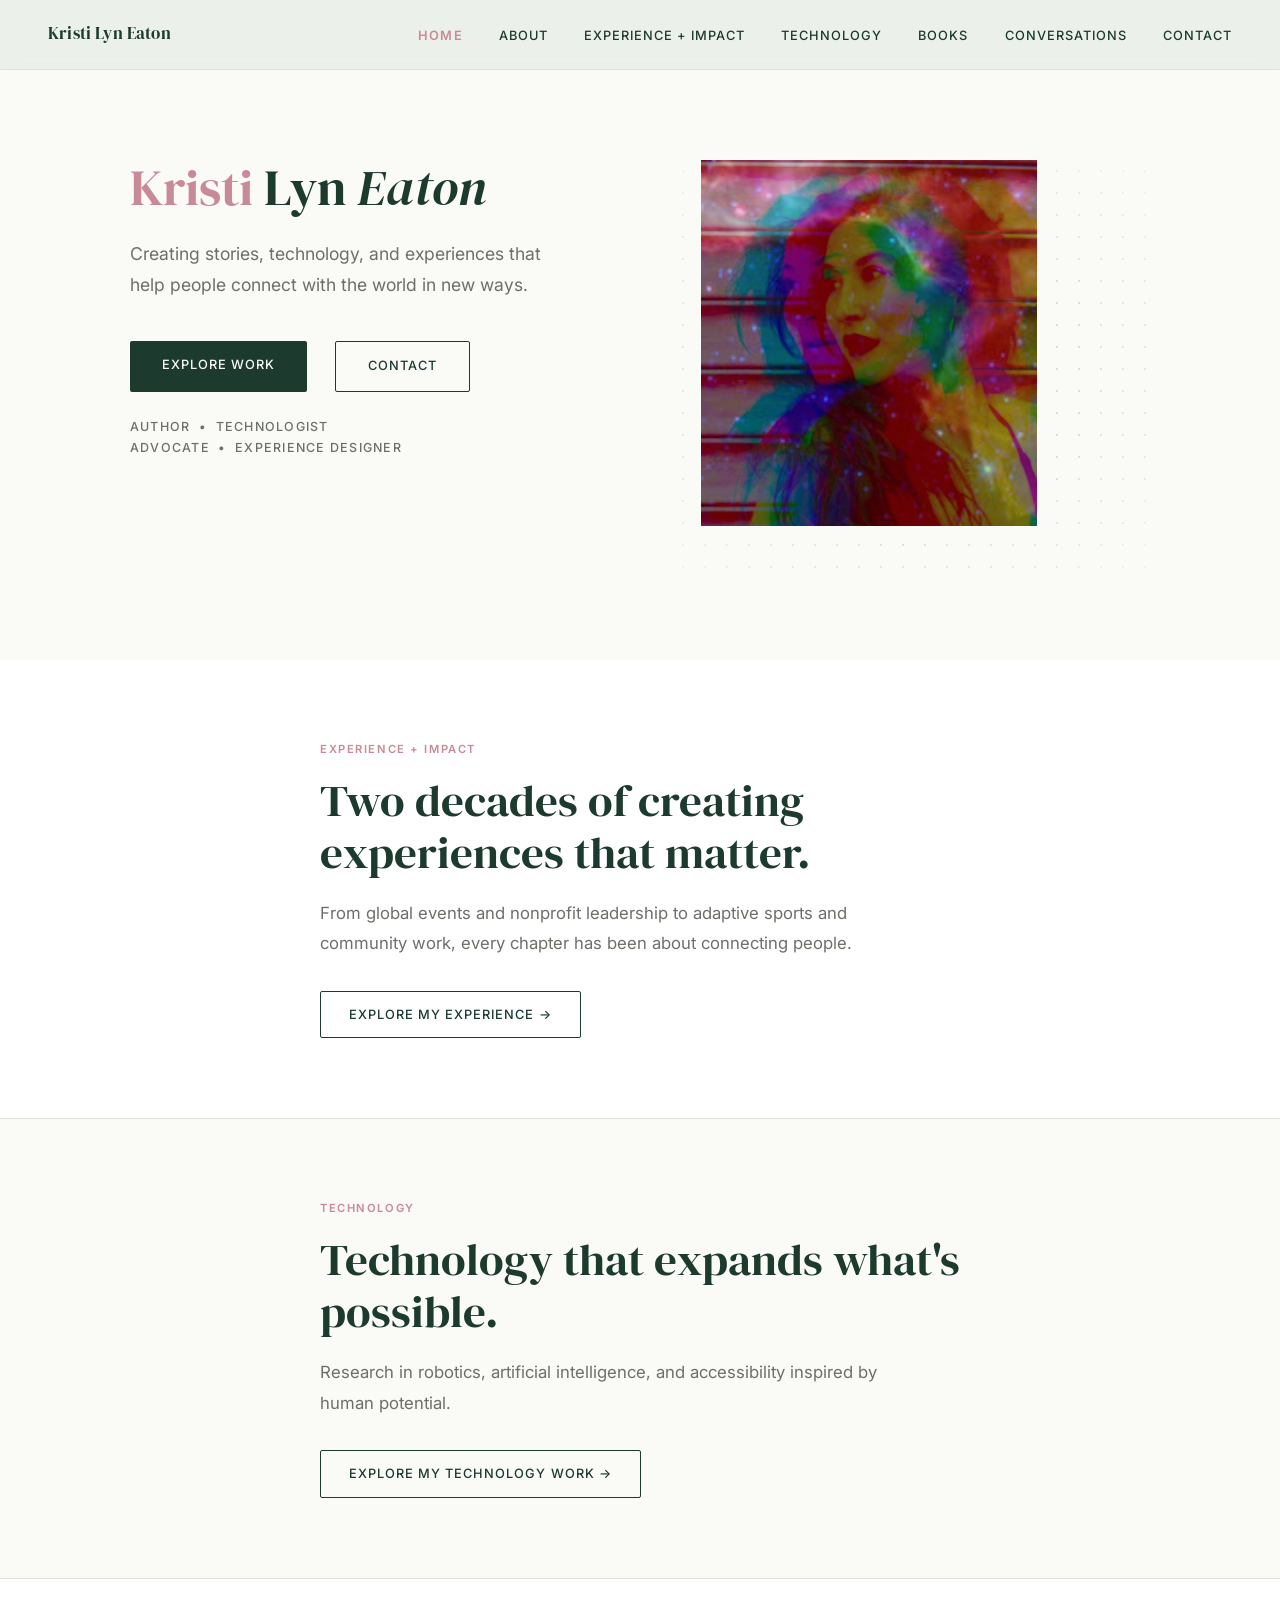
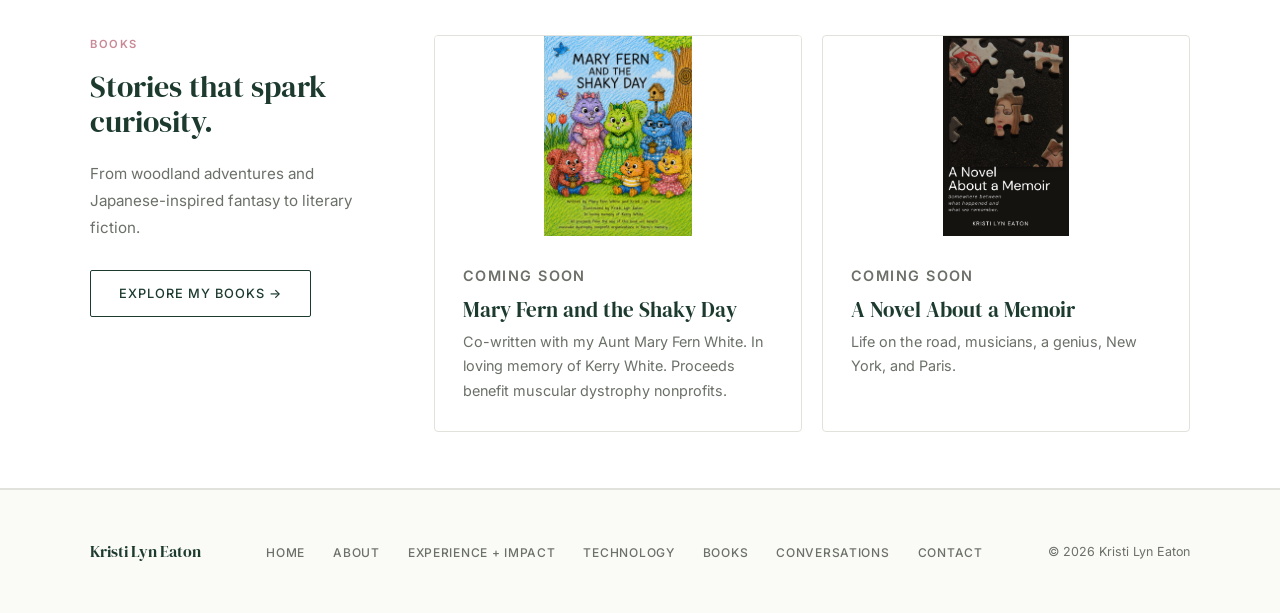
==== index.html @ ac06c7b5 "Switch kle pics / fix home page photo" ====
<!DOCTYPE html>
<html lang="en">
<head>
  <meta charset="UTF-8">
  <meta name="viewport" content="width=device-width, initial-scale=1.0">
  <title>Kristi Lyn Eaton</title>
  <meta name="description" content="Author, technologist, experience designer, and disability advocate creating stories, experiences, and technology that make the world more inclusive.">
  <meta property="og:image" content="https://www.kristilyneaton.com/galaxy_me.png">
  <meta property="og:image:width" content="1200">
  <meta property="og:image:height" content="630">
  <meta property="og:title" content="Kristi Lyn Eaton">
  <meta property="og:description" content="Author, technologist, experience designer, and disability advocate.">
  <meta property="og:url" content="https://www.kristilyneaton.com">
  <link rel="stylesheet" href="style.css">
</head>
<body>

<main>

  <!-- HERO -->
  <div class="hero" style="min-height:auto;">
    <div class="hero-text">
      <h1><span style="color:#C98A97;">Kristi</span> Lyn <em>Eaton</em></h1>
      <p class="hero-tagline">Creating stories, technology, and experiences that help people connect with the world in new ways.</p>
      <div style="display:flex; flex-wrap:wrap; gap:0.75rem; margin-bottom:1.5rem;">
        <a href="impact.html" class="hero-cta">Explore Work</a>
        <a href="contact.html" class="hero-cta-ghost">Contact</a>
      </div>
      <p style="font-size:0.78rem; font-weight:500; letter-spacing:0.1em; text-transform:uppercase; color:var(--mid);">Author &nbsp;•&nbsp; Technologist</p>
      <p style="font-size:0.78rem; font-weight:500; letter-spacing:0.1em; text-transform:uppercase; color:var(--mid);">Advocate &nbsp;•&nbsp; Experience Designer</p>
    </div>

    <div class="hero-visual" style="height:420px; align-items:center; overflow:hidden;">
      <div class="dot-grid"></div>
      <div style="position:relative; width:100%; max-width:420px; height:520px; border-radius:4px; overflow:hidden;">
        <img src="galaxy_me.png" alt="Kristi Lyn Eaton" style="width:80%; height:80%; object-fit:cover; object-position:center top;">
      </div>
    </div>
  </div>

  <!-- EXPERIENCE + IMPACT -->

<section style="background:white;"> 
  <div class="container-narrow"> 
    <span class="eyebrow">Experience + Impact</span> 
  <h2 class="section-title">Two decades of creating experiences that matter.</h2> 
  <p class="section-body">From global events and nonprofit leadership to adaptive sports and community work, every chapter has been about connecting people.</p> 
    <a href="impact.html" class="btn btn-outline" style="margin-top:2rem;">Explore my experience →</a> </div> </section>

<!-- TECHNOLOGY -->

<section> <div class="container-narrow"> 
  <span class="eyebrow">Technology</span> 
  <h2 class="section-title">Technology that expands what's possible.</h2> 
  <p class="section-body">Research in robotics, artificial intelligence, and accessibility inspired by human potential.</p> 
  <a href="technology.html" class="btn btn-outline" style="margin-top:2rem;">Explore my technology work →</a> </div> </section>

  <!-- BOOKS PREVIEW -->
  <div class="preview-strip">
    <div class="preview-strip-inner">
      <div class="preview-strip-label">
        <span class="eyebrow">Books</span>
        <h2 class="section-title" style="font-size:1.9rem;">Stories that spark curiosity.</h2>
        <p class="section-body" style="font-size:0.95rem; margin-top:1rem;">From woodland adventures and Japanese-inspired fantasy to literary fiction.</p>
        <a href="books.html" class="btn btn-outline" style="margin-top:1.75rem;">Explore my books →</a>
      </div>
      <div class="book-grid" style="margin-top:0; grid-template-columns: repeat(auto-fit, minmax(200px,1fr)); gap:1.25rem;">
        <div class="book-card">
          <div class="book-cover" style="padding:0; overflow:hidden;">
            <img src="Mary_Fern_Cover_image.png" alt="Mary Fern and the Shaky Day cover" style="width:100%; height:100%; object-fit:contain; object-position:center; background:#fff;">
          </div>
          <div class="book-info">
            <p class="book-status">Coming soon</p>
            <h3>Mary Fern and the Shaky Day</h3>
            <p>Co-written with my Aunt Mary Fern White. In loving memory of Kerry White. Proceeds benefit muscular dystrophy nonprofits.</p>
          </div>
        </div>
        <div class="book-card">
          <div class="book-cover" style="padding:0; overflow:hidden;">
            <img src="A_Novel.png" alt="A Novel About a Memoir cover" style="width:100%; height:100%; object-fit:contain; object-position:top;">
          </div>
          <div class="book-info">
            <p class="book-status">Coming Soon</p>
            <h3>A Novel About a Memoir</h3>
            <p>Life on the road, musicians, a genius, New York, and Paris.</p>
          </div>
        </div>
      </div>
    </div>
  </div>

</main>

<script src="shared.js"></script>
</body>
</html>
---- style.css ----
@import url('https://fonts.googleapis.com/css2?family=DM+Serif+Display:ital@0;1&family=Inter:wght@300;400;500;600&display=swap');

*, *::before, *::after { box-sizing: border-box; margin: 0; padding: 0; }

:root {
  --cream:    #FAFAF7;
  --forest:   #1C3A2E;
  --terra:    #C98A97;
  --sage:     #8FAF8A;
  --ink:      #141414;
  --mid:      #6B7068;
  --border:   #E2E2DC;
  --serif:    'DM Serif Display', Georgia, serif;
  --sans:     'Inter', system-ui, sans-serif;
}

html { scroll-behavior: smooth; overscroll-behavior: none; }

body {
  background: var(--cream);
  color: var(--ink);
  font-family: var(--sans);
  font-size: 16px;
  line-height: 1.7;
  -webkit-font-smoothing: antialiased;
  padding-top: 5rem;
  overscroll-behavior: none;
}

/* ── NAV ── */
nav {
  position: fixed;
  top: 0; left: 0; right: 0;
  z-index: 100;
  display: flex;
  align-items: center;
  justify-content: space-between;
  padding: 1.25rem 3rem;
  background: rgba(143,175,138,0.12);
  backdrop-filter: blur(8px);
  border-bottom: 1px solid var(--border);
}

.nav-logo {
  font-family: var(--serif);
  font-size: 1.05rem;
  color: var(--forest);
  text-decoration: none;
  letter-spacing: 0.01em;
}

.nav-links {
  display: flex;
  gap: 2.25rem;
  list-style: none;
}

.nav-links a {
  font-size: 0.8rem;
  font-weight: 500;
  letter-spacing: 0.08em;
  text-transform: uppercase;
  color: var(--forest);
  text-decoration: none;
  transition: color 0.2s;
}

.nav-links a:hover,
.nav-links a.active { color: var(--terra); font-weight: 600; }

/* ── LAYOUT ── */
main { padding-top: 0; }

.container {
  max-width: 1100px;
  margin: 0 auto;
  padding: 0 2.5rem;
}

.container-narrow {
  max-width: 720px;
  margin: 0 auto;
  padding: 0 2.5rem;
}

section { padding: 5rem 0; }
section + section { border-top: 1px solid var(--border); }

/* ── TYPE ── */
h1, h2, h3, h4 { font-family: var(--serif); font-weight: 400; line-height: 1.15; }

.eyebrow {
  font-size: 0.7rem;
  font-weight: 600;
  letter-spacing: 0.14em;
  text-transform: uppercase;
  color: var(--terra);
  margin-bottom: 1rem;
  display: block;
}

.section-title {
  font-size: clamp(2rem, 4vw, 2.8rem);
  color: var(--forest);
  margin-bottom: 1.25rem;
}

.section-body {
  font-size: 1.05rem;
  color: var(--mid);
  max-width: 580px;
  line-height: 1.8;
}

/* ── HERO ── */
.hero {
  min-height: calc(100vh - 5rem);
  display: grid;
  grid-template-columns: 1fr 1fr;
  align-items: start;
  gap: 4rem;
  padding: 5rem 2.5rem;
  max-width: 1100px;
  margin: 0 auto;
  border-top: none;
}

.hero-text { padding-top: 0; }

.hero-roles {
  display: flex;
  flex-wrap: wrap;
  gap: 0.4rem;
  margin-bottom: 1.75rem;
}

.role-pill {
  font-size: 0.7rem;
  font-weight: 500;
  letter-spacing: 0.08em;
  text-transform: uppercase;
  padding: 0.35rem 0.85rem;
  border: 1px solid var(--forest);
  color: var(--forest);
  border-radius: 100px;
}

.hero h1 {
  font-size: clamp(2rem, 4vw, 3.5rem);
  color: var(--forest);
  margin-bottom: 1.5rem;
  line-height: 1.08;
}

.hero h1 em {
  font-style: italic;
  color: var(--forest);
  white-space: nowrap;
}

.hero-tagline {
  font-size: 1.1rem;
  color: var(--mid);
  max-width: 440px;
  line-height: 1.75;
  margin-bottom: 2.5rem;
}

.hero-cta {
  display: inline-block;
  background: var(--forest);
  color: var(--cream);
  font-size: 0.8rem;
  font-weight: 500;
  letter-spacing: 0.08em;
  text-transform: uppercase;
  padding: 0.85rem 2rem;
  text-decoration: none;
  transition: background 0.2s;
  border-radius: 2px;
}

.hero-cta:hover { background: #2a5041; }

.hero-cta-ghost {
  display: inline-block;
  color: var(--forest);
  font-size: 0.8rem;
  font-weight: 500;
  letter-spacing: 0.08em;
  text-transform: uppercase;
  padding: 0.85rem 2rem;
  text-decoration: none;
  border: 1px solid var(--forest);
  margin-left: 1rem;
  transition: all 0.2s;
  border-radius: 2px;
}

.hero-cta-ghost:hover { background: var(--forest); color: var(--cream); }

/* dot grid visual */
.hero-visual {
  position: relative;
  height: 520px;
  display: flex;
  align-items: center;
  justify-content: center;
}

.dot-grid {
  position: absolute;
  inset: 0;
  background-image: radial-gradient(circle, var(--sage) 1px, transparent 1px);
  background-size: 22px 22px;
  opacity: 0.35;
  mask-image: radial-gradient(ellipse 80% 80% at 50% 50%, black 40%, transparent 100%);
}

.hero-card {
  position: relative;
  background: white;
  border: 1px solid var(--border);
  border-radius: 4px;
  padding: 2.5rem;
  width: 100%;
  max-width: 360px;
  align-self: center;
  margin-top: 4rem; 
}

.hero-card-label {
  font-size: 0.65rem;
  font-weight: 600;
  letter-spacing: 0.12em;
  text-transform: uppercase;
  color: var(--terra);
  margin-bottom: 1.25rem;
}

.hero-stat {
  margin-bottom: 1.5rem;
}

.hero-stat-num {
  font-family: var(--serif);
  font-size: 2.5rem;
  color: var(--forest);
  line-height: 1;
}

.hero-stat-label {
  font-size: 0.8rem;
  color: var(--mid);
  margin-top: 0.2rem;
}

.hero-divider {
  height: 1px;
  background: var(--border);
  margin: 1.5rem 0;
}

.hero-tag-list {
  display: flex;
  flex-wrap: wrap;
  gap: 0.4rem;
}

.hero-tag {
  font-size: 0.7rem;
  background: #EEF2EE;
  color: var(--forest);
  padding: 0.3rem 0.7rem;
  border-radius: 2px;
}

/* ── BUTTONS ── */
.btn {
  display: inline-block;
  font-size: 0.8rem;
  font-weight: 500;
  letter-spacing: 0.08em;
  text-transform: uppercase;
  padding: 0.75rem 1.75rem;
  text-decoration: none;
  border-radius: 2px;
  transition: all 0.2s;
  cursor: pointer;
  border: none;
}

.btn-primary { background: var(--forest); color: var(--cream); }
.btn-primary:hover { background: #2a5041; }

.btn-outline { border: 1px solid var(--forest); color: var(--forest); background: transparent; }
.btn-outline:hover { background: var(--forest); color: var(--cream); }

.btn-terra { background: var(--terra); color: white; }
.btn-terra:hover { background: #b0603b; }

/* ── CARDS ── */
.card {
  background: white;
  border: 1px solid var(--border);
  border-radius: 4px;
  padding: 2rem;
  transition: border-color 0.2s;
}

.card:hover { border-color: var(--sage); }

.card-grid {
  display: grid;
  grid-template-columns: repeat(auto-fit, minmax(280px, 1fr));
  gap: 1.5rem;
  margin-top: 3rem;
}

.card h3 {
  font-size: 1.3rem;
  color: var(--forest);
  margin-bottom: 0.75rem;
}

.card p { font-size: 0.95rem; color: var(--mid); line-height: 1.75; }

.card-tag {
  display: inline-block;
  font-size: 0.65rem;
  font-weight: 600;
  letter-spacing: 0.1em;
  text-transform: uppercase;
  color: var(--terra);
  margin-bottom: 1rem;
}

/* ── BOOK CARDS ── */
.book-grid {
  display: grid;
  grid-template-columns: repeat(auto-fit, minmax(250px, 350px));
  gap: 2rem;
  margin-top: 3rem;
}

.book-card {
  background: white;
  border: 1px solid var(--border);
  border-radius: 4px;
  overflow: hidden;
}

.book-cover {
  height: 200px;
  display: flex;
  align-items: center;
  justify-content: center;
  font-family: var(--serif);
  font-size: 1.4rem;
  color: white;
  text-align: center;
  padding: 1.5rem;
  line-height: 1.3;
}

.book-cover-mf { background: linear-gradient(135deg, #3B6D8A 0%, #1C3A2E 100%); }
.book-cover-sh { background: linear-gradient(135deg, #C4714A 0%, #8B4A2E 100%); }
.book-cover-tbd { background: linear-gradient(135deg, #8FAF8A 0%, #4A7A6A 100%); }

.book-info { padding: 1.75rem; }

.book-status {
  font-size: 0.65rem;
  font-weight: 600;
  letter-spacing: 0.1em;
  text-transform: uppercase;
  color: var(--terra);
  margin-bottom: 0.6rem;
}

.book-info h3 {
  font-size: 1.3rem;
  color: var(--forest);
  margin-bottom: 0.5rem;
}

.book-info p { font-size: 0.9rem; color: var(--mid); line-height: 1.7; }

/* ── TECH SECTION ── */
.tech-grid {
  display: grid;
  grid-template-columns: 1fr 1fr;
  gap: 4rem;
  align-items: start;
  margin-top: 3rem;
}

.tech-stack {
  display: flex;
  flex-direction: column;
  gap: 1rem;
}

.tech-item {
  display: flex;
  align-items: center;
  gap: 1rem;
  padding: 1rem 1.25rem;
  background: white;
  border: 1px solid var(--border);
  border-radius: 4px;
}

.tech-dot {
  width: 8px;
  height: 8px;
  border-radius: 50%;
  background: var(--sage);
  flex-shrink: 0;
}

.tech-dot.active { background: var(--terra); }

.tech-item-label {
  font-size: 0.85rem;
  font-weight: 500;
  color: var(--forest);
}

.tech-item-sub {
  font-size: 0.78rem;
  color: var(--mid);
  margin-top: 0.1rem;
}

/* ── IMPACT GRID ── */
.impact-grid {
  display: grid;
  grid-template-columns: repeat(3, 1fr);
  gap: 1.5rem;
  margin-top: 3rem;
}

.impact-stat {
  padding: 2rem;
  border: 1px solid var(--border);
  border-radius: 4px;
}

.impact-stat-num {
  font-family: var(--serif);
  font-size: 2.8rem;
  color: var(--forest);
  line-height: 1;
  margin-bottom: 0.5rem;
}

.impact-stat-label {
  font-size: 0.85rem;
  color: var(--mid);
  line-height: 1.5;
}

/* ── PAGE HERO (interior pages) ── */
.page-hero {
  padding: 5rem 2.5rem 4rem;
  max-width: 1100px;
  margin: 0 auto;
  border-bottom: 1px solid var(--border);
}

.page-hero h1 {
  font-size: clamp(2.5rem, 5vw, 4rem);
  color: var(--forest);
  margin-bottom: 1rem;
  max-width: 700px;
}

.page-hero p {
  font-size: 1.1rem;
  color: var(--mid);
  max-width: 560px;
  line-height: 1.75;
}

/* ── ABOUT ── */
.about-grid {
  display: grid;
  grid-template-columns: 1fr 1.5fr;
  gap: 5rem;
  align-items: start;
}

.about-sidebar {}

.about-portrait {
  width: 80%;
  aspect-ratio: 4/5;
  background: linear-gradient(160deg, var(--sage) 0%, var(--forest) 100%);
  border-radius: 4px;
  display: flex;
  align-items: flex-end;
  padding: 1.5rem;
  margin-bottom: 1.5rem;
}

.about-portrait-label {
  font-family: var(--serif);
  font-size: 1.1rem;
  color: rgba(255,255,255,0.7);
  font-style: italic;
}

.sidebar-links { list-style: none; }

.sidebar-links li {
  padding: 0.6rem 0;
  border-bottom: 1px solid var(--border);
}

.sidebar-links a {
  font-size: 0.85rem;
  color: var(--mid);
  text-decoration: none;
  display: flex;
  justify-content: space-between;
  align-items: center;
  transition: color 0.2s;
}

.sidebar-links a:hover { color: var(--forest); }

.about-content h2 {
  font-size: 2rem;
  color: var(--forest);
  margin-bottom: 1.25rem;
  margin-top: 2.5rem;
}

.about-content h2:first-child { margin-top: 0; }

.about-content p {
  color: var(--mid);
  line-height: 1.85;
  margin-bottom: 1.25rem;
  font-size: 1rem;
}

/* ── CONTACT ── */
.contact-grid {
  display: grid;
  grid-template-columns: 1fr 1fr;
  gap: 4rem;
  align-items: start;
}

.contact-form {
  display: flex;
  flex-direction: column;
  gap: 1.25rem;
}

.form-group { display: flex; flex-direction: column; gap: 0.4rem; }

.form-group label {
  font-size: 0.75rem;
  font-weight: 600;
  letter-spacing: 0.08em;
  text-transform: uppercase;
  color: var(--mid);
}

.form-group input,
.form-group textarea,
.form-group select {
  font-family: var(--sans);
  font-size: 0.95rem;
  padding: 0.75rem 1rem;
  border: 1px solid var(--border);
  border-radius: 2px;
  background: white;
  color: var(--ink);
  outline: none;
  transition: border-color 0.2s;
  -webkit-appearance: none;
}

.form-group input:focus,
.form-group textarea:focus,
.form-group select:focus { border-color: var(--forest); }

.form-group textarea { resize: vertical; min-height: 140px; }

.contact-info-block {
  padding: 2rem;
  background: white;
  border: 1px solid var(--border);
  border-radius: 4px;
  margin-bottom: 1.5rem;
}

.contact-info-block h3 {
  font-size: 1.1rem;
  color: var(--forest);
  margin-bottom: 0.75rem;
}

.contact-info-block p {
  font-size: 0.9rem;
  color: var(--mid);
  line-height: 1.7;
}

.contact-info-block a {
  color: var(--terra);
  text-decoration: none;
}

.contact-info-block a:hover { text-decoration: underline; }

/* ── FOOTER ── */
footer {
  border-top: 1px solid var(--border);
  padding: 3rem 2.5rem;
}

.footer-inner {
  max-width: 1100px;
  margin: 0 auto;
  display: flex;
  justify-content: space-between;
  align-items: center;
}

.footer-logo {
  font-family: var(--serif);
  font-size: 1rem;
  color: var(--forest);
  text-decoration: none;
}

.footer-copy {
  font-size: 0.78rem;
  color: var(--mid);
}

.footer-links {
  display: flex;
  gap: 1.75rem;
  list-style: none;
}

.footer-links a {
  font-size: 0.75rem;
  font-weight: 500;
  letter-spacing: 0.06em;
  text-transform: uppercase;
  color: var(--mid);
  text-decoration: none;
  transition: color 0.2s;
}

.footer-links a:hover { color: var(--forest); }

/* ── INLINE FEATURE ROW ── */
.feature-row {
  display: grid;
  grid-template-columns: 1fr 1fr;
  gap: 4rem;
  align-items: center;
}

.feature-row.flip { direction: rtl; }
.feature-row.flip > * { direction: ltr; }

.feature-image {
  aspect-ratio: 16/9;
  border-radius: 4px;
  display: flex;
  align-items: center;
  justify-content: center;
  font-family: var(--serif);
  font-size: 1.5rem;
  color: rgba(255,255,255,0.6);
  font-style: italic;
}

/* ── HOME PREVIEW STRIPS ── */
.preview-strip {
  background: white;
  border-top: 1px solid var(--border);
  border-bottom: 1px solid var(--border);
  padding: 3.5rem 2.5rem;
}

.preview-strip-inner {
  max-width: 1100px;
  margin: 0 auto;
  display: grid;
  grid-template-columns: 280px 1fr;
  gap: 4rem;
  align-items: start;
}

.preview-strip-label {
  position: static;
}

/* ── MOBILE ── */
.hamburger { display: none; }

@media (max-width: 768px) {
  nav { padding: 1rem 1.5rem; }

  .nav-links { display: none; }
  .hamburger { display: block; font-size: 1.4rem; background: none; border: none; cursor: pointer; color: var(--forest); }

  .hero {
    grid-template-columns: 1fr;
    min-height: auto;
    padding: 3rem 1.5rem;
    gap: 2rem;
  }

  .hero-visual {
    height: auto;
    min-height: 0;
    align-items: flex-start;
    padding-bottom: 2rem;
  }

  .hero-card {
    position: relative;
    width: 100%;
    max-width: 100%;
    margin-top: 0;
  }

  .dot-grid { display: none; }

  .hero h1 { font-size: 2.4rem; }

  .container, .container-narrow { padding: 0 1.5rem; }
  section { padding: 3rem 0; }

  .tech-grid, .about-grid, .contact-grid, .feature-row { grid-template-columns: 1fr; gap: 2rem; }
  .impact-grid { grid-template-columns: 1fr 1fr; }

  .page-hero { padding: 3rem 1.5rem 2.5rem; }
  .preview-strip-inner { grid-template-columns: 1fr; gap: 2rem; }

  .footer-inner { flex-direction: column; gap: 1.5rem; text-align: center; }
  .footer-links { flex-wrap: wrap; justify-content: center; }

  .hero-cta-ghost { margin-left: 0; margin-top: 0.75rem; display: block; text-align: center; }
  .hero-cta { display: block; text-align: center; }

  .book-grid { grid-template-columns: 1fr; }
}
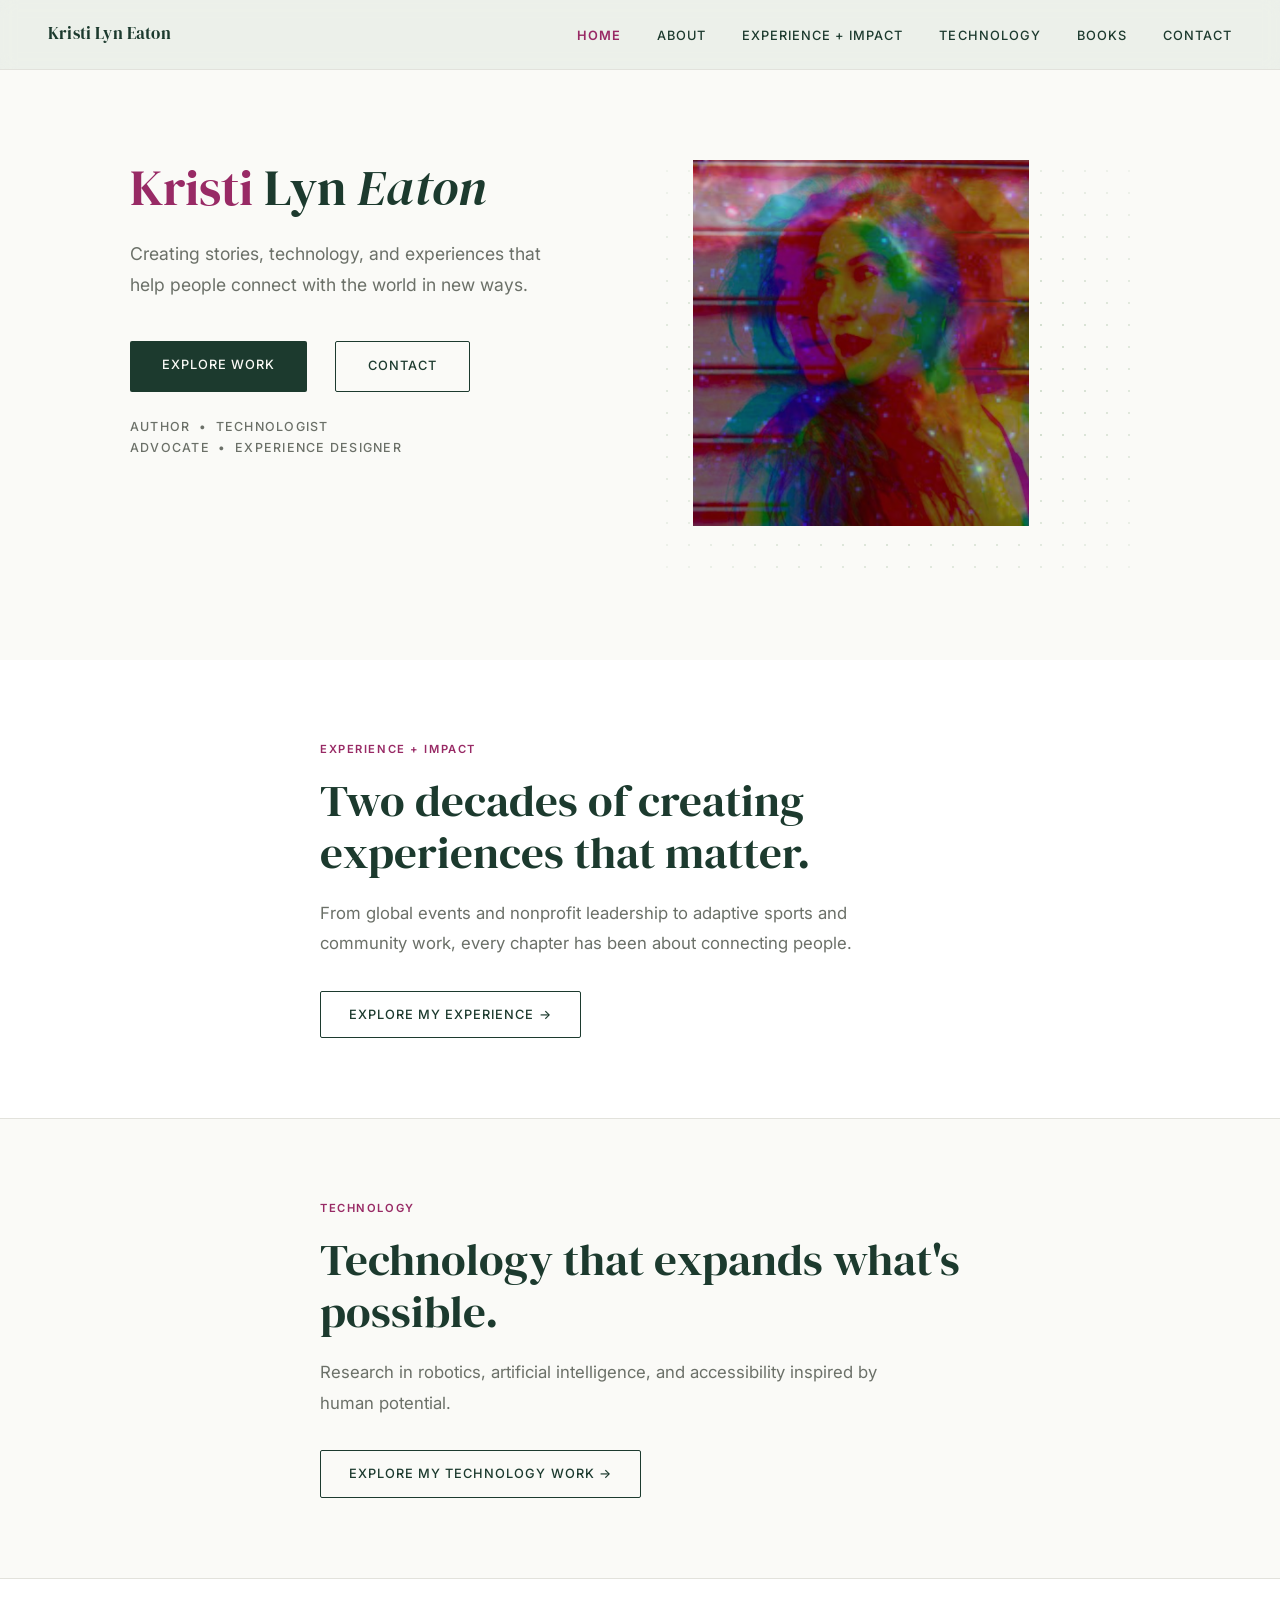
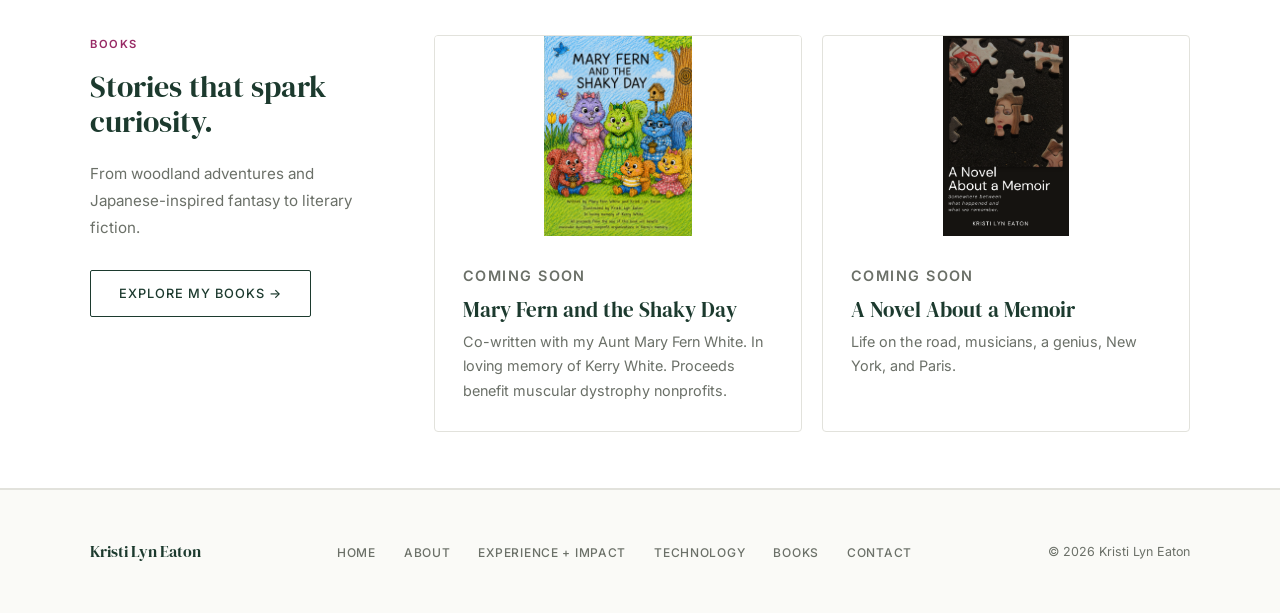
==== commit 6403ad3d: "kristi dark" ====
--- a/index.html
+++ b/index.html
@@ -20,7 +20,7 @@
   <!-- HERO -->
   <div class="hero" style="min-height:auto;">
     <div class="hero-text">
-      <h1><span style="color:#C98A97;">Kristi</span> Lyn <em>Eaton</em></h1>
+      <h1><span style="color:#982A65;">Kristi</span> Lyn <em>Eaton</em></h1>
       <p class="hero-tagline">Creating stories, technology, and experiences that help people connect with the world in new ways.</p>
       <div style="display:flex; flex-wrap:wrap; gap:0.75rem; margin-bottom:1.5rem;">
         <a href="impact.html" class="hero-cta">Explore Work</a>
--- a/style.css
+++ b/style.css
@@ -5,7 +5,7 @@
 :root {
   --cream:    #FAFAF7;
   --forest:   #1C3A2E;
-  --terra:    #C98A97;
+  --terra:    #982A65;
   --sage:     #8FAF8A;
   --ink:      #141414;
   --mid:      #6B7068;
@@ -82,6 +82,11 @@
   margin: 0 auto;
   padding: 0 2.5rem;
 }
+.container-medium {
+  max-width: 900px;
+  margin: 0 auto;
+  padding: 0 1.5rem;
+}
 
 section { padding: 5rem 0; }
 section + section { border-top: 1px solid var(--border); }
@@ -118,7 +123,7 @@
   display: grid;
   grid-template-columns: 1fr 1fr;
   align-items: start;
-  gap: 4rem;
+  gap: 2rem;
   padding: 5rem 2.5rem;
   max-width: 1100px;
   margin: 0 auto;
@@ -726,7 +731,7 @@
     height: auto;
     min-height: 0;
     align-items: flex-start;
-    padding-bottom: 2rem;
+    padding-bottom: 0.5rem;
   }
 
   .hero-card {
@@ -746,14 +751,14 @@
   .tech-grid, .about-grid, .contact-grid, .feature-row { grid-template-columns: 1fr; gap: 2rem; }
   .impact-grid { grid-template-columns: 1fr 1fr; }
 
-  .page-hero { padding: 3rem 1.5rem 2.5rem; }
+  .page-hero { padding: 3rem 1.5rem 1.5rem; }
   .preview-strip-inner { grid-template-columns: 1fr; gap: 2rem; }
 
   .footer-inner { flex-direction: column; gap: 1.5rem; text-align: center; }
   .footer-links { flex-wrap: wrap; justify-content: center; }
 
-  .hero-cta-ghost { margin-left: 0; margin-top: 0.75rem; display: block; text-align: center; }
-  .hero-cta { display: block; text-align: center; }
+  .hero-cta-ghost { margin-left: 0; margin-top: 0.75rem; display: block; text-align: center; flex: 1 1 100%; }
+  .hero-cta { display: block; text-align: center; flex: 1 1 100%; }
 
   .book-grid { grid-template-columns: 1fr; }
 }
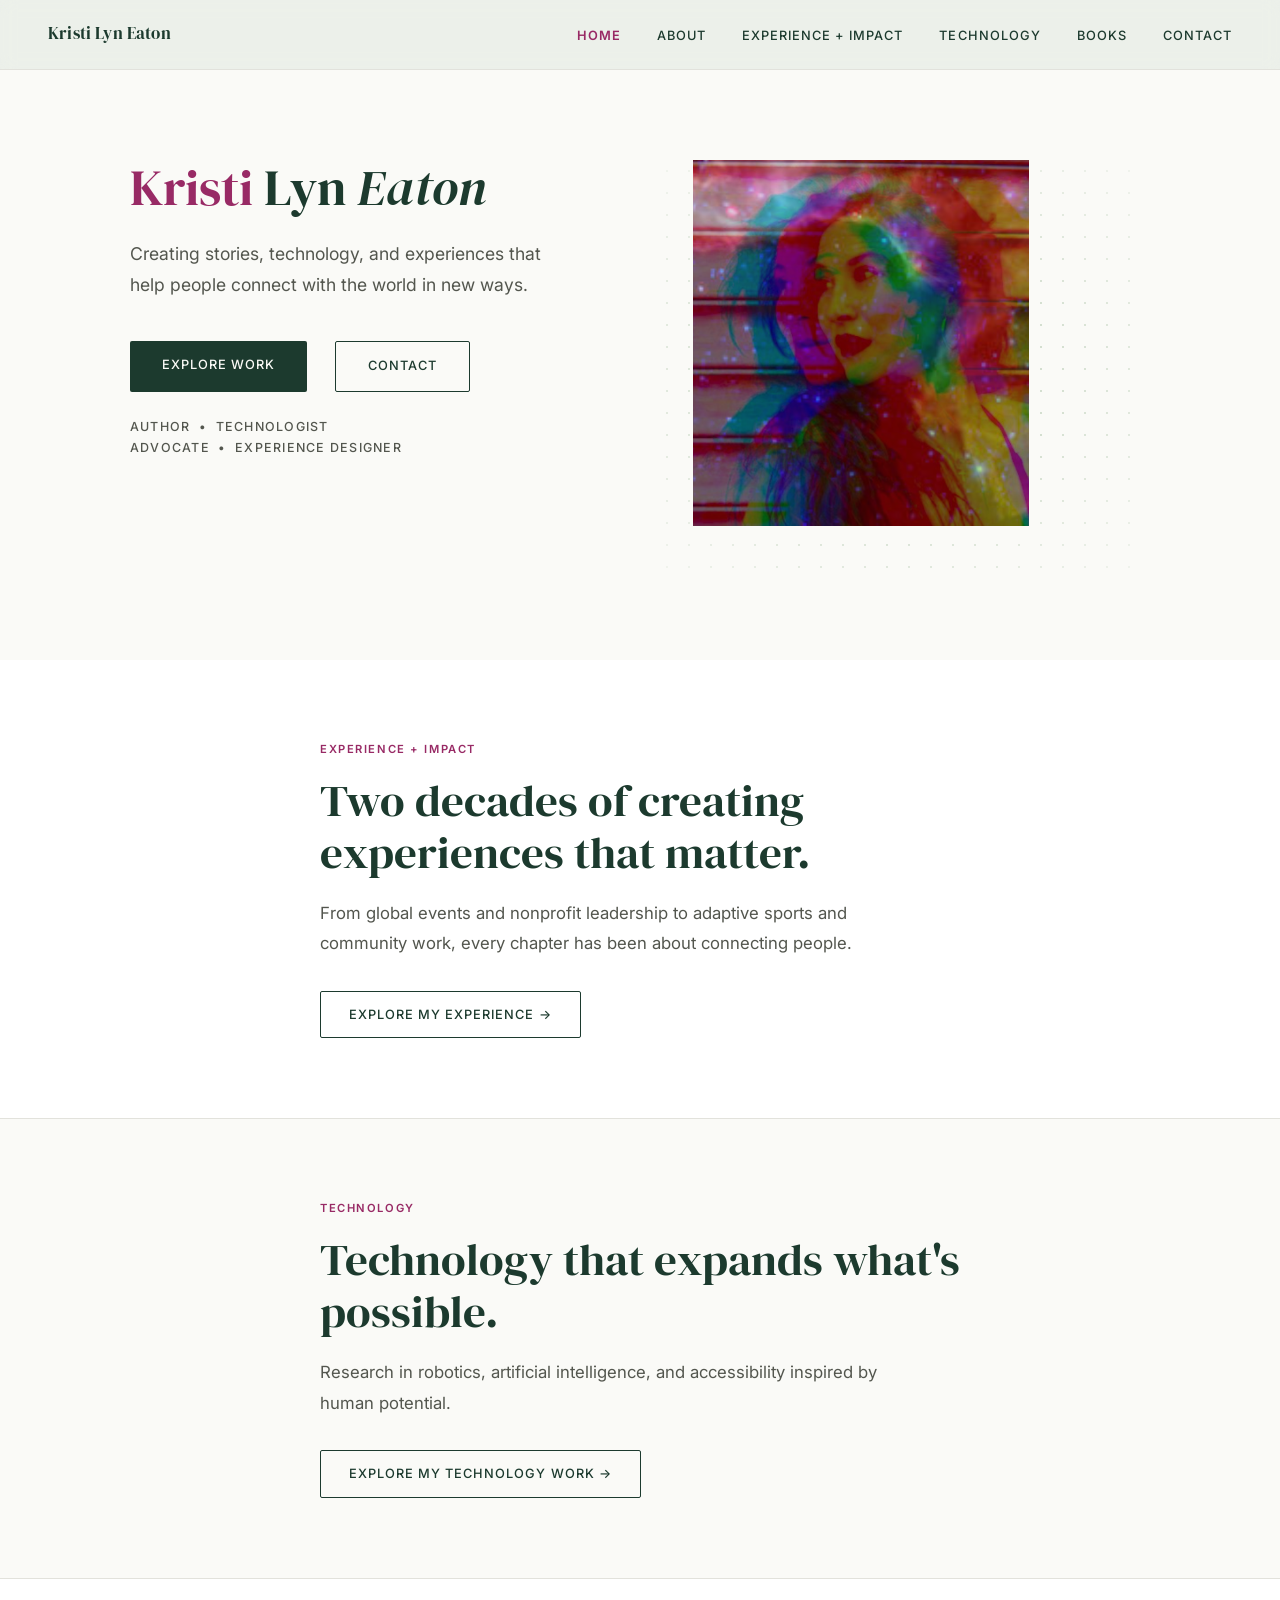
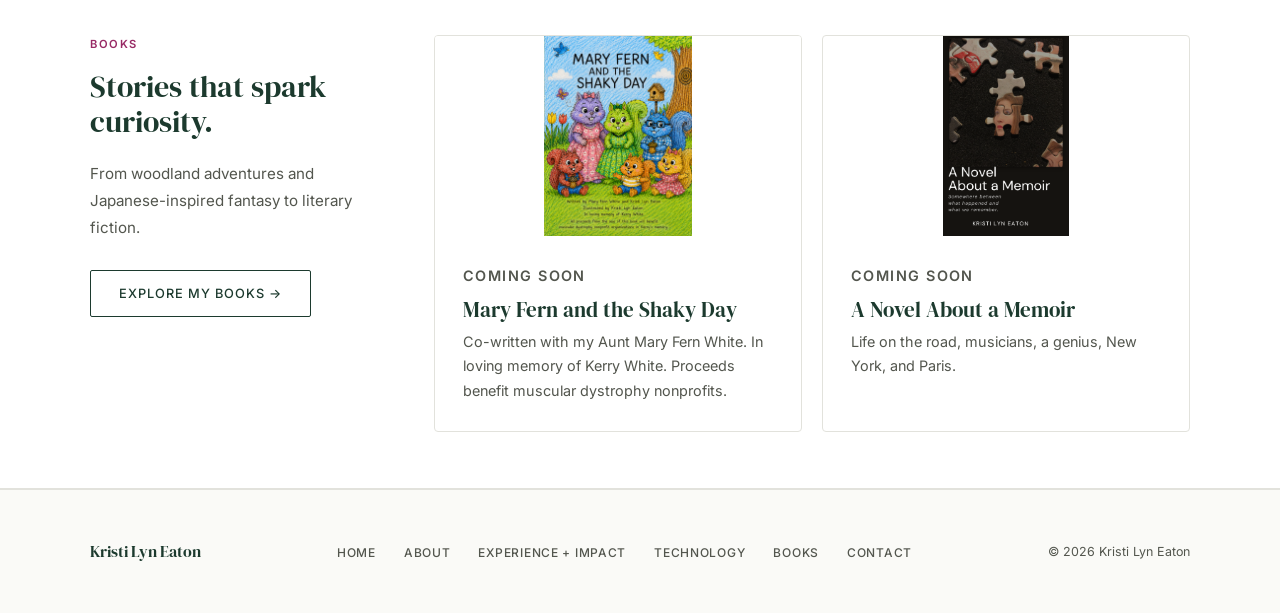
==== commit bd364fe3: "update about" ====
--- a/index.html
+++ b/index.html
@@ -33,7 +33,7 @@
     <div class="hero-visual" style="height:420px; align-items:center; overflow:hidden;">
       <div class="dot-grid"></div>
       <div style="position:relative; width:100%; max-width:420px; height:520px; border-radius:4px; overflow:hidden;">
-        <img src="galaxy_me.png" alt="Kristi Lyn Eaton" style="width:80%; height:80%; object-fit:cover; object-position:center top;">
+        <img src="galaxy_me.png" alt="Kristi Lyn Eaton in double exposure with a NASA galaxy photo, two translucent versions of her merging into swirls of pink and teal starlight" style="width:80%; height:80%; object-fit:cover; object-position:center top;">
       </div>
     </div>
   </div>
@@ -67,7 +67,7 @@
       <div class="book-grid" style="margin-top:0; grid-template-columns: repeat(auto-fit, minmax(200px,1fr)); gap:1.25rem;">
         <div class="book-card">
           <div class="book-cover" style="padding:0; overflow:hidden;">
-            <img src="Mary_Fern_Cover_image.png" alt="Mary Fern and the Shaky Day cover" style="width:100%; height:100%; object-fit:contain; object-position:center; background:#fff;">
+            <img src="Mary_Fern_Cover_image.png" alt="Illustrated cover: six brightly colored squirrels, each a different color of the rainbow, gathered beneath a tree on green grass" style="width:100%; height:100%; object-fit:contain; object-position:center; background:#fff;">
           </div>
           <div class="book-info">
             <p class="book-status">Coming soon</p>
@@ -77,7 +77,7 @@
         </div>
         <div class="book-card">
           <div class="book-cover" style="padding:0; overflow:hidden;">
-            <img src="A_Novel.png" alt="A Novel About a Memoir cover" style="width:100%; height:100%; object-fit:contain; object-position:top;">
+            <img src="A_Novel.png" alt="Cover Art: A woman's face pieced together from two puzzle pieces, the rest of the puzzle scattered and unassembled on black. Tagline: Somewhere between what happened and what we remember." style="width:100%; height:100%; object-fit:contain; object-position:top;">
           </div>
           <div class="book-info">
             <p class="book-status">Coming Soon</p>
--- a/style.css
+++ b/style.css
@@ -8,7 +8,7 @@
   --terra:    #982A65;
   --sage:     #8FAF8A;
   --ink:      #141414;
-  --mid:      #6B7068;
+  --mid:      #53564E;
   --border:   #E2E2DC;
   --serif:    'DM Serif Display', Georgia, serif;
   --sans:     'Inter', system-ui, sans-serif;
@@ -235,7 +235,7 @@
 }
 
 .hero-card-label {
-  font-size: 0.65rem;
+  font-size: 0.80rem;
   font-weight: 600;
   letter-spacing: 0.12em;
   text-transform: uppercase;
@@ -302,7 +302,7 @@
 .btn-outline:hover { background: var(--forest); color: var(--cream); }
 
 .btn-terra { background: var(--terra); color: white; }
-.btn-terra:hover { background: #b0603b; }
+.btn-terra:hover { background: #7A2251; }
 
 /* ── CARDS ── */
 .card {
@@ -332,7 +332,7 @@
 
 .card-tag {
   display: inline-block;
-  font-size: 0.65rem;
+  font-size: 0.80rem;
   font-weight: 600;
   letter-spacing: 0.1em;
   text-transform: uppercase;
@@ -375,7 +375,7 @@
 .book-info { padding: 1.75rem; }
 
 .book-status {
-  font-size: 0.65rem;
+  font-size:.80rem;
   font-weight: 600;
   letter-spacing: 0.1em;
   text-transform: uppercase;
@@ -592,8 +592,11 @@
 
 .form-group input:focus,
 .form-group textarea:focus,
-.form-group select:focus { border-color: var(--forest); }
-
+.form-group select:focus {
+  border-color: var(--forest);
+  outline: 2px solid var(--forest);
+  outline-offset: 2px;
+}
 .form-group textarea { resize: vertical; min-height: 140px; }
 
 .contact-info-block {
@@ -675,8 +678,7 @@
   align-items: center;
 }
 
-.feature-row.flip { direction: rtl; }
-.feature-row.flip > * { direction: ltr; }
+.feature-row.flip > *:first-child { order: 2; }
 
 .feature-image {
   aspect-ratio: 16/9;
@@ -762,3 +764,7 @@
 
   .book-grid { grid-template-columns: 1fr; }
 }
+@media (prefers-reduced-motion: reduce) {
+  html { scroll-behavior: auto; }
+  *, *::before, *::after { transition: none !important; }
+}
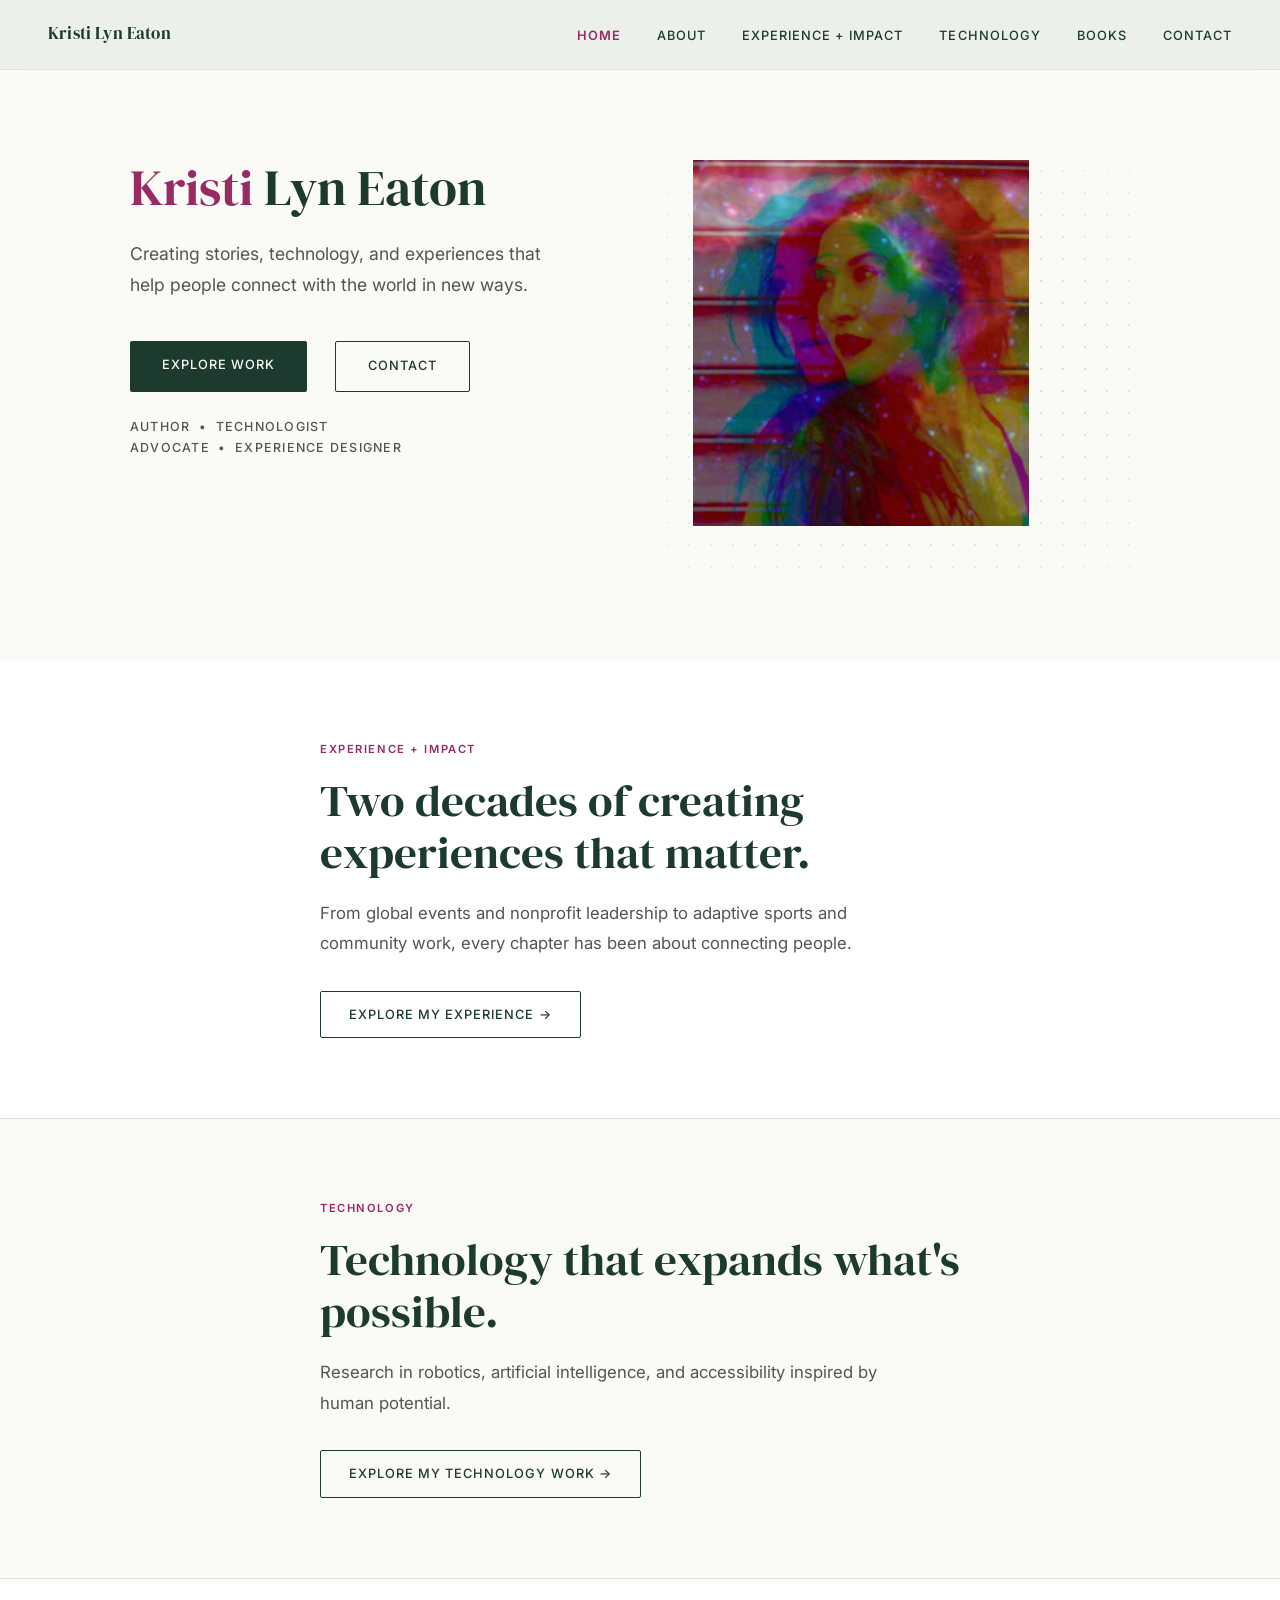
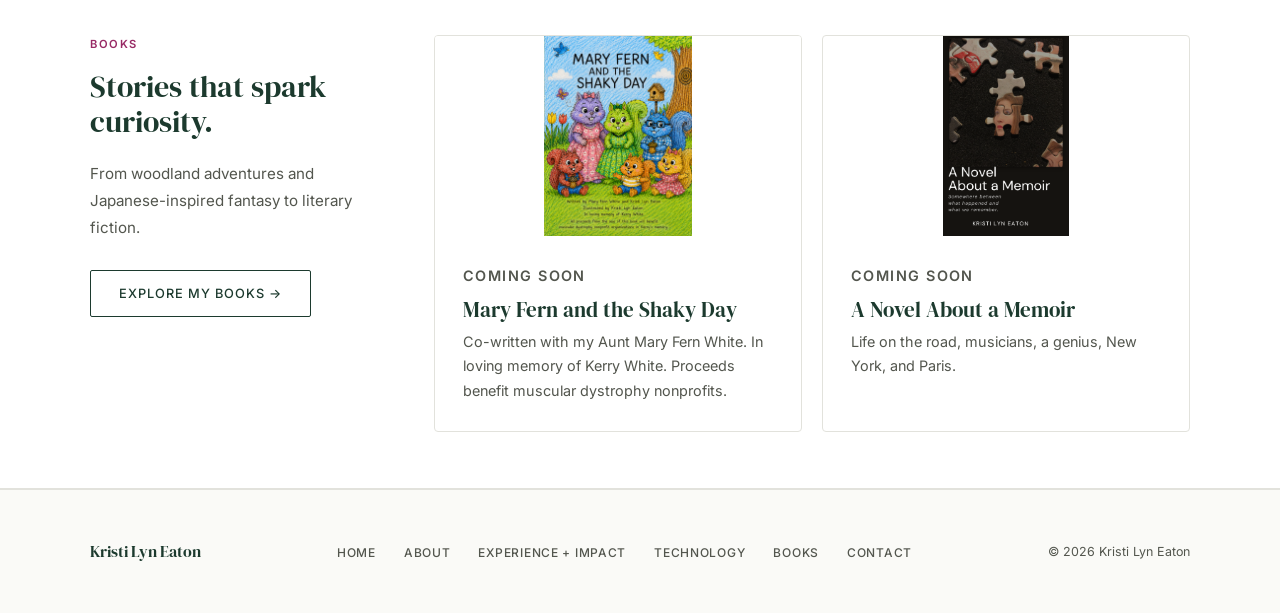
==== commit 5873db88: "remove Eaton italic" ====
--- a/index.html
+++ b/index.html
@@ -20,7 +20,7 @@
   <!-- HERO -->
   <div class="hero" style="min-height:auto;">
     <div class="hero-text">
-      <h1><span style="color:#982A65;">Kristi</span> Lyn <em>Eaton</em></h1>
+      <h1><span style="color:#982A65;">Kristi</span> Lyn Eaton</h1>
       <p class="hero-tagline">Creating stories, technology, and experiences that help people connect with the world in new ways.</p>
       <div style="display:flex; flex-wrap:wrap; gap:0.75rem; margin-bottom:1.5rem;">
         <a href="impact.html" class="hero-cta">Explore Work</a>
@@ -67,7 +67,7 @@
       <div class="book-grid" style="margin-top:0; grid-template-columns: repeat(auto-fit, minmax(200px,1fr)); gap:1.25rem;">
         <div class="book-card">
           <div class="book-cover" style="padding:0; overflow:hidden;">
-            <img src="Mary_Fern_Cover_image.png" alt="Illustrated cover: six brightly colored squirrels, each a different color of the rainbow, gathered beneath a tree on green grass" style="width:100%; height:100%; object-fit:contain; object-position:center; background:#fff;">
+            <img src="Mary_Fern_Cover_image.png" alt="Illustrated cover: six brightly colored squirrels, each a different color of the rainbow, gathered beneath a tree on green grass." style="width:100%; height:100%; object-fit:contain; object-position:center; background:#fff;">
           </div>
           <div class="book-info">
             <p class="book-status">Coming soon</p>
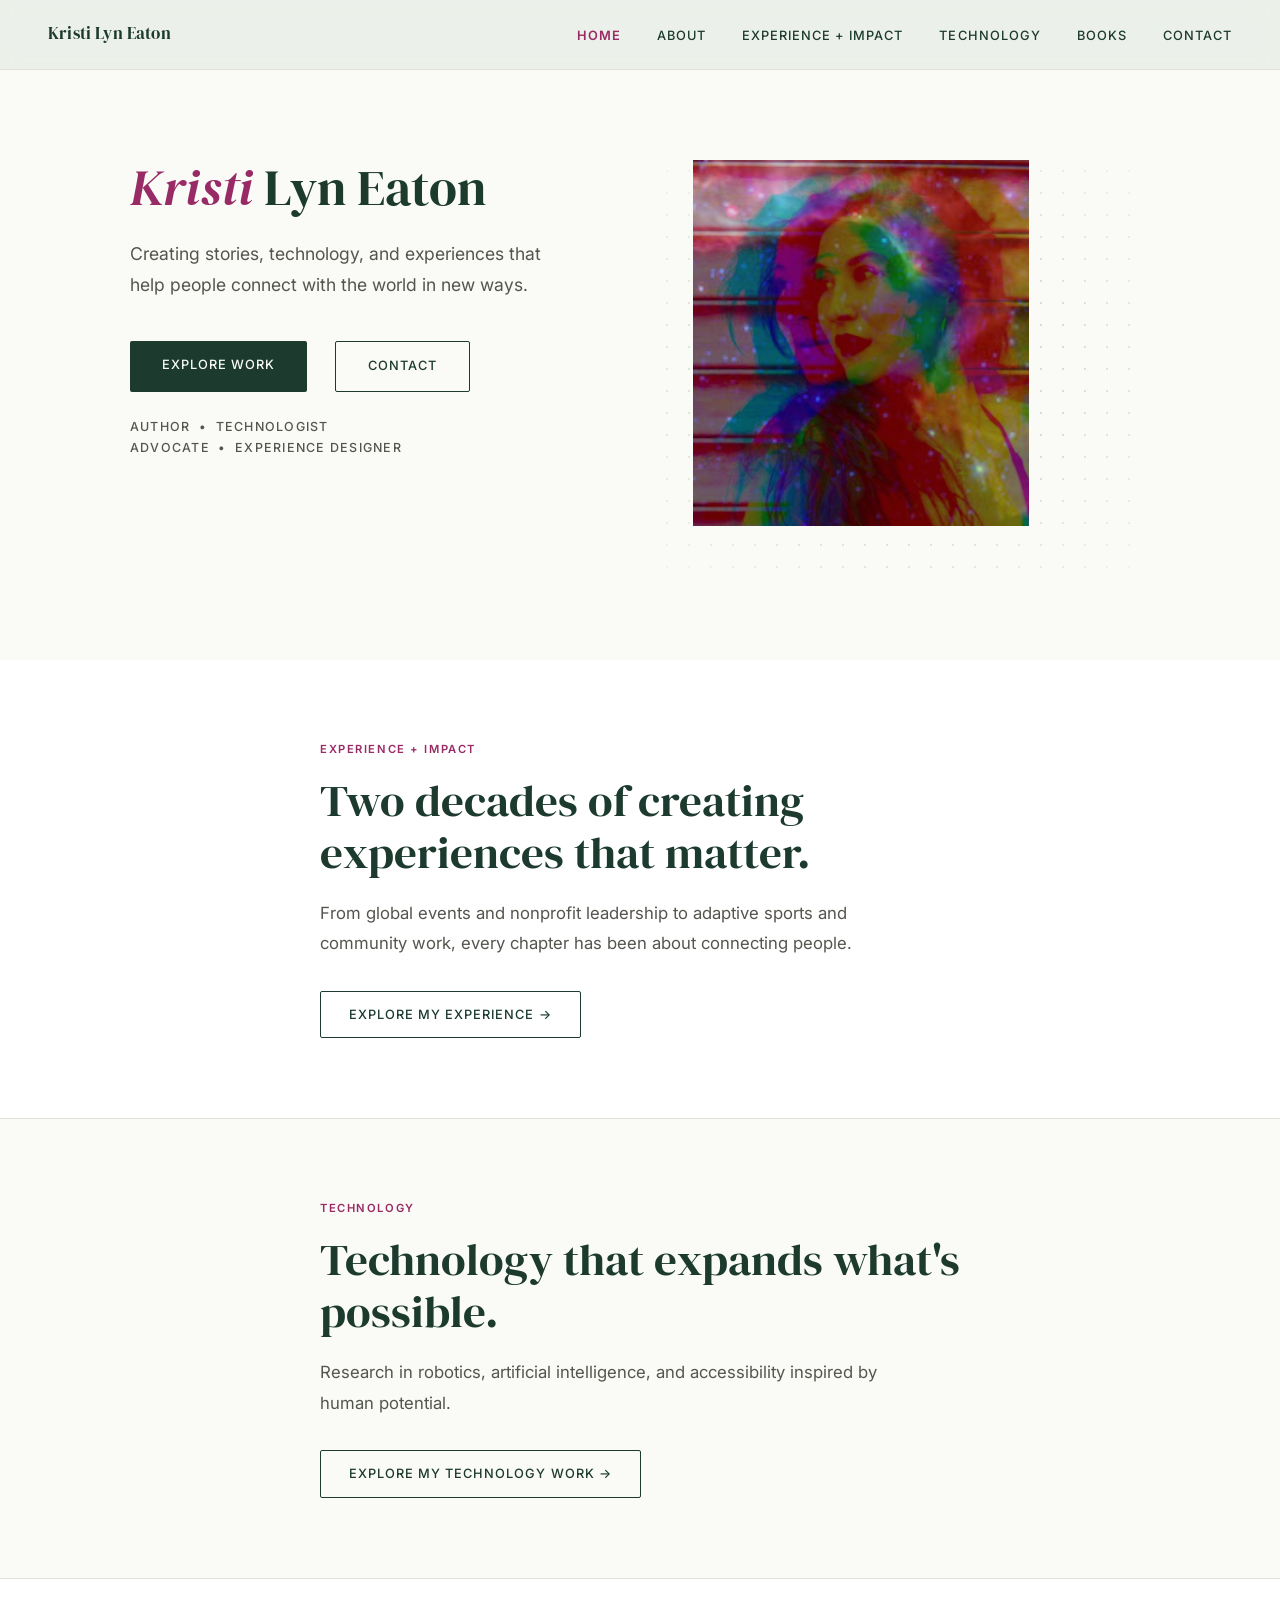
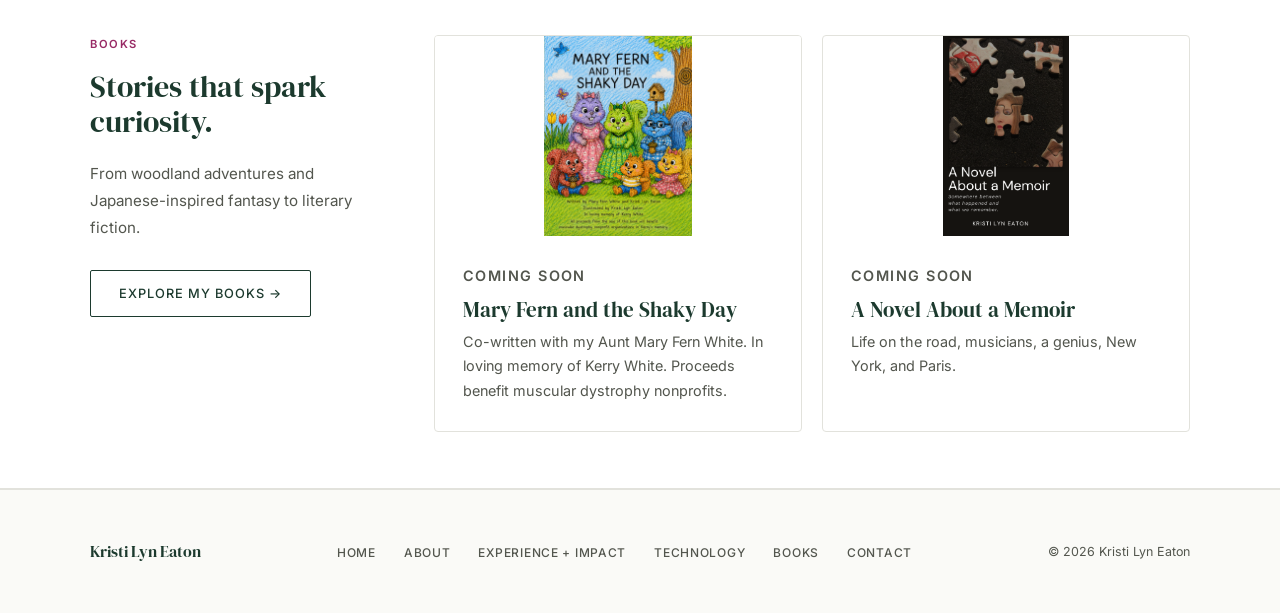
==== commit d66ab637: "add kristi italic" ====
--- a/index.html
+++ b/index.html
@@ -20,7 +20,7 @@
   <!-- HERO -->
   <div class="hero" style="min-height:auto;">
     <div class="hero-text">
-      <h1><span style="color:#982A65;">Kristi</span> Lyn Eaton</h1>
+      <h1><span style="color:#982A65;font-style:italic;">Kristi</span> Lyn Eaton</h1>
       <p class="hero-tagline">Creating stories, technology, and experiences that help people connect with the world in new ways.</p>
       <div style="display:flex; flex-wrap:wrap; gap:0.75rem; margin-bottom:1.5rem;">
         <a href="impact.html" class="hero-cta">Explore Work</a>
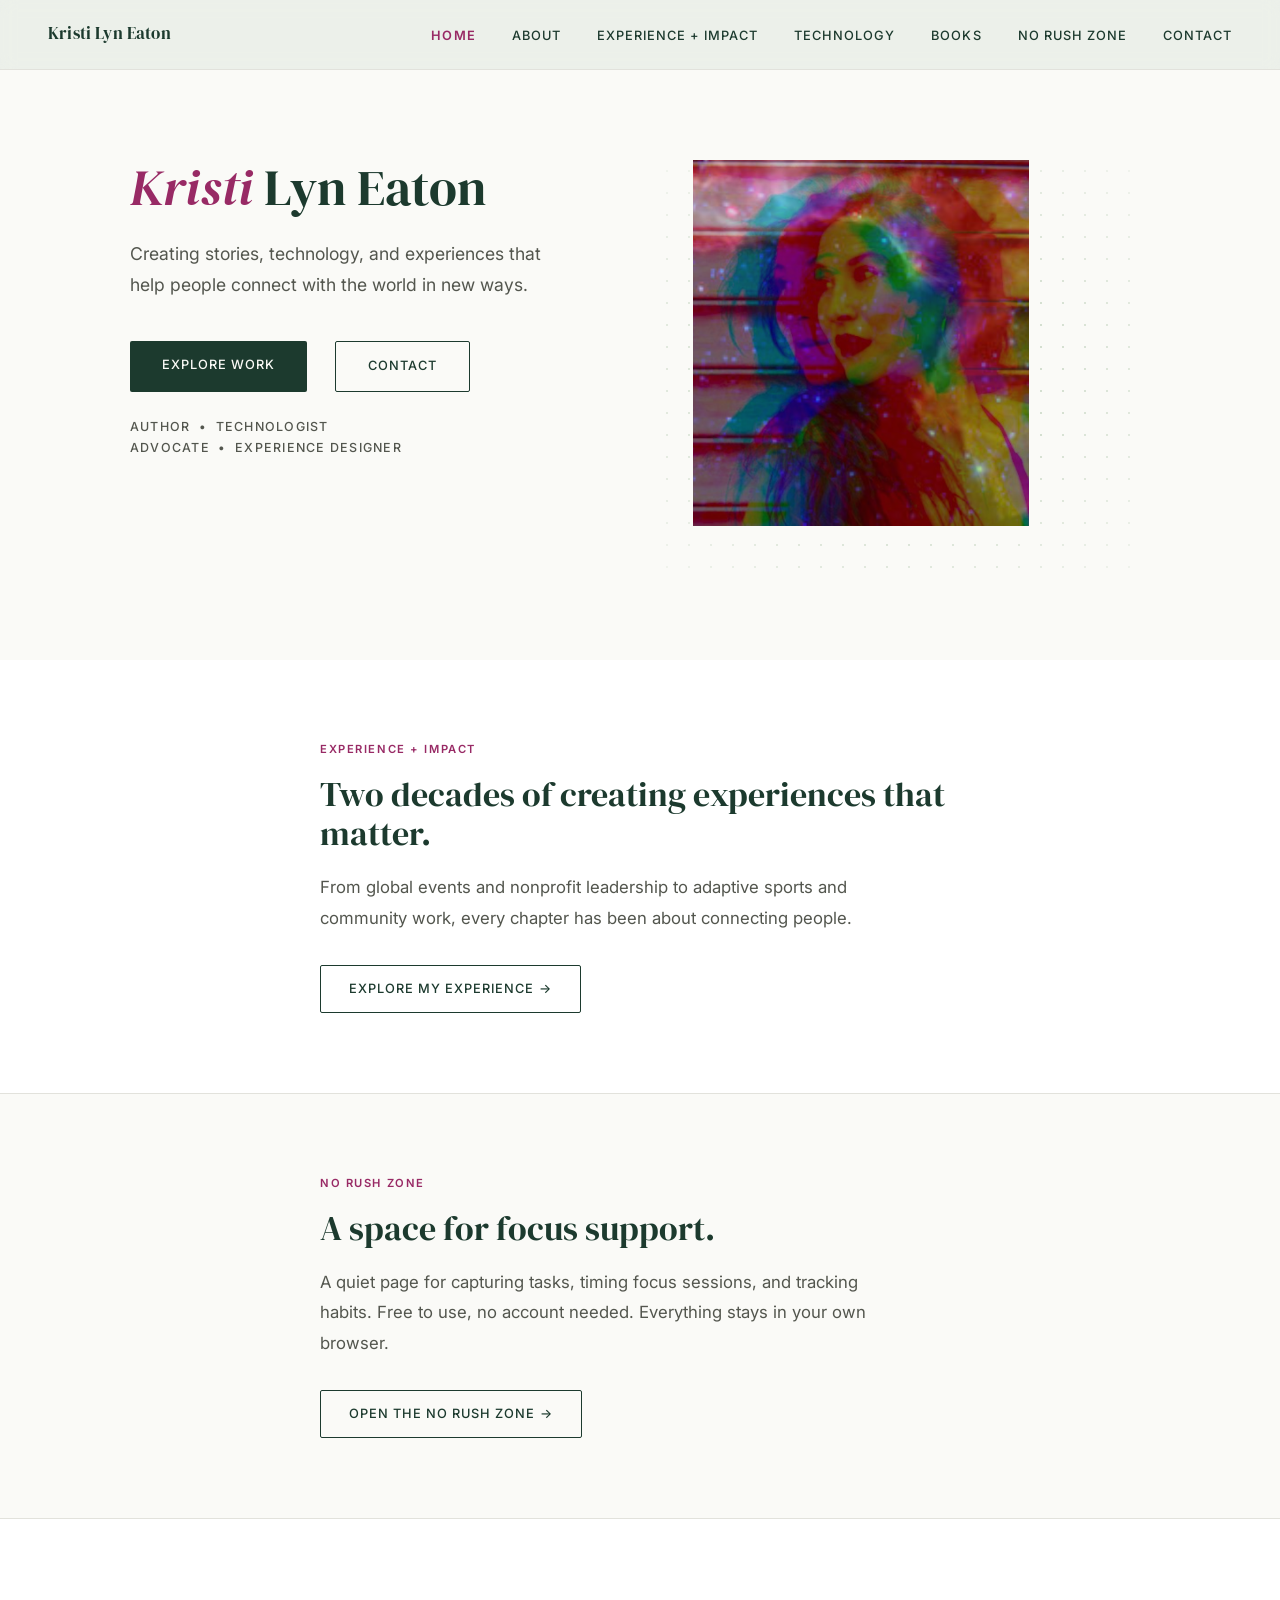
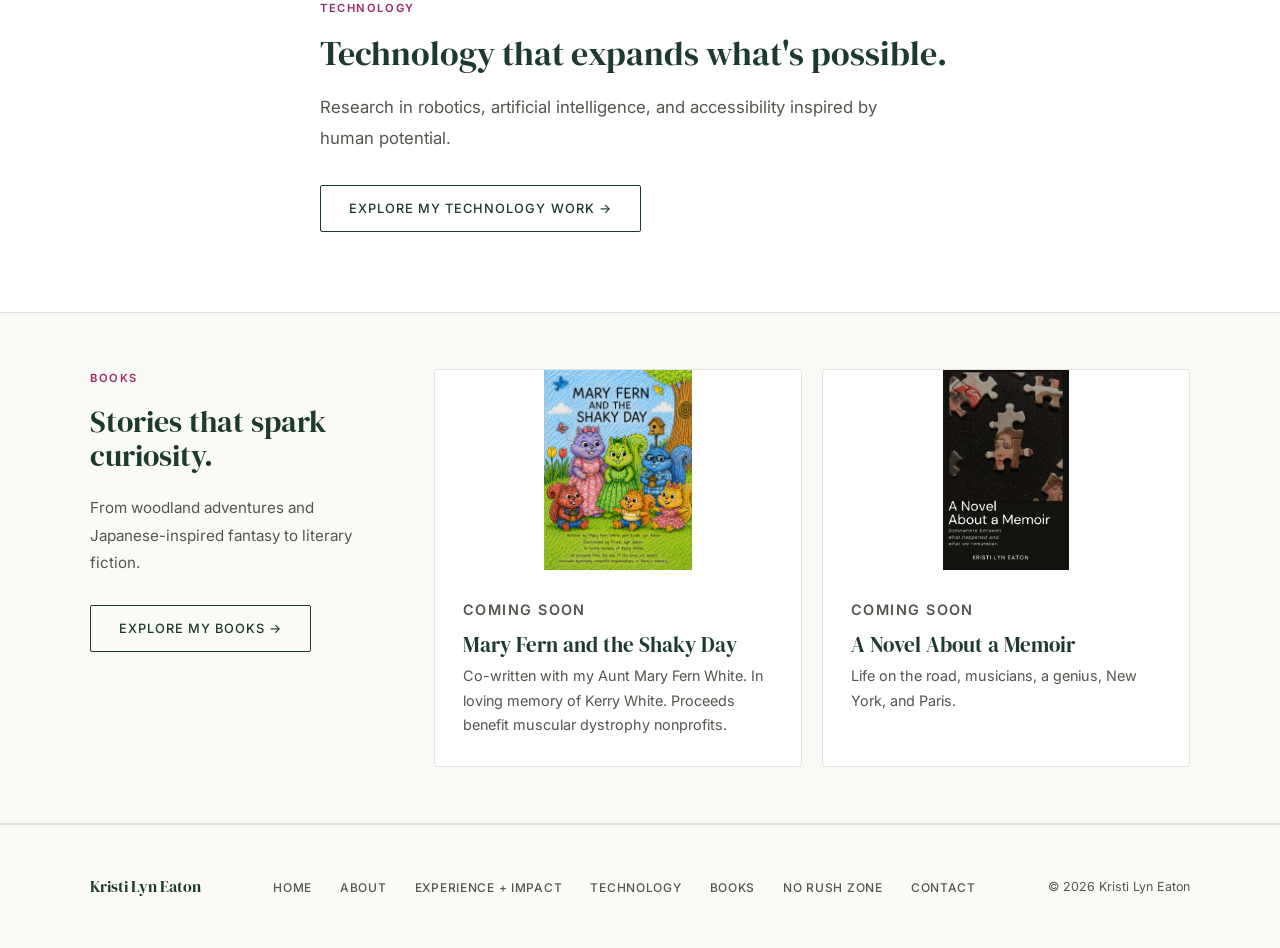
==== commit 5315e10a: "edit index" ====
--- a/index.html
+++ b/index.html
@@ -47,9 +47,18 @@
   <p class="section-body">From global events and nonprofit leadership to adaptive sports and community work, every chapter has been about connecting people.</p> 
     <a href="impact.html" class="btn btn-outline" style="margin-top:2rem;">Explore my experience →</a> </div> </section>
 
+<!-- NO RUSH ZONE -->
+
+<section>
+  <div class="container-narrow">
+  <span class="eyebrow">No Rush Zone</span>
+  <h2 class="section-title">A space for focus support.</h2>
+  <p class="section-body">A quiet page for capturing tasks, timing focus sessions, and tracking habits. Free to use, no account needed. Everything stays in your own browser.</p>
+  <a href="no-rush-zone.html" class="btn btn-outline" style="margin-top:2rem;">Open the No Rush Zone →</a> </div> </section>
+
 <!-- TECHNOLOGY -->
 
-<section> <div class="container-narrow"> 
+<section style="background:white;"> <div class="container-narrow"> 
   <span class="eyebrow">Technology</span> 
   <h2 class="section-title">Technology that expands what's possible.</h2> 
   <p class="section-body">Research in robotics, artificial intelligence, and accessibility inspired by human potential.</p> 
--- a/style.css
+++ b/style.css
@@ -105,7 +105,7 @@
 }
 
 .section-title {
-  font-size: clamp(2rem, 4vw, 2.8rem);
+  font-size: clamp(1.6rem, 3vw, 2.1rem);
   color: var(--forest);
   margin-bottom: 1.25rem;
 }
@@ -694,7 +694,7 @@
 
 /* ── HOME PREVIEW STRIPS ── */
 .preview-strip {
-  background: white;
+  background: var(--cream);
   border-top: 1px solid var(--border);
   border-bottom: 1px solid var(--border);
   padding: 3.5rem 2.5rem;
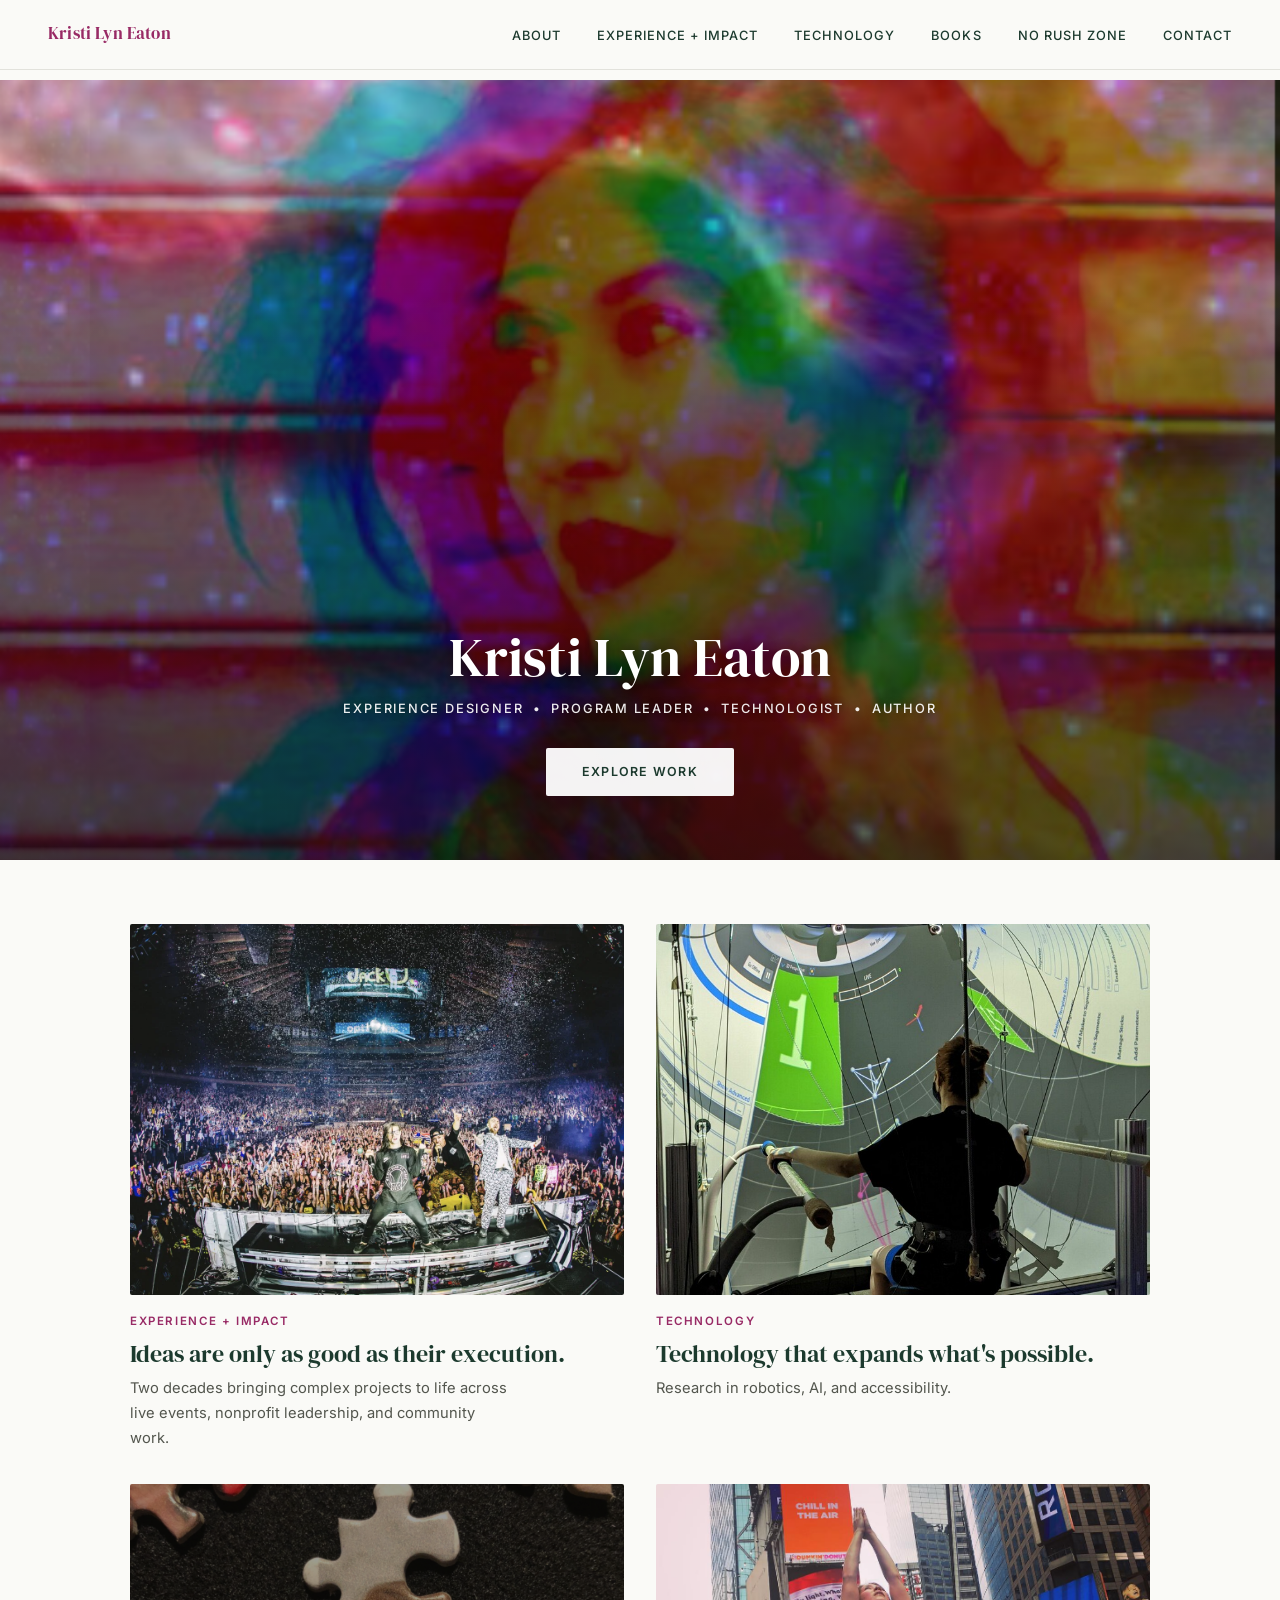
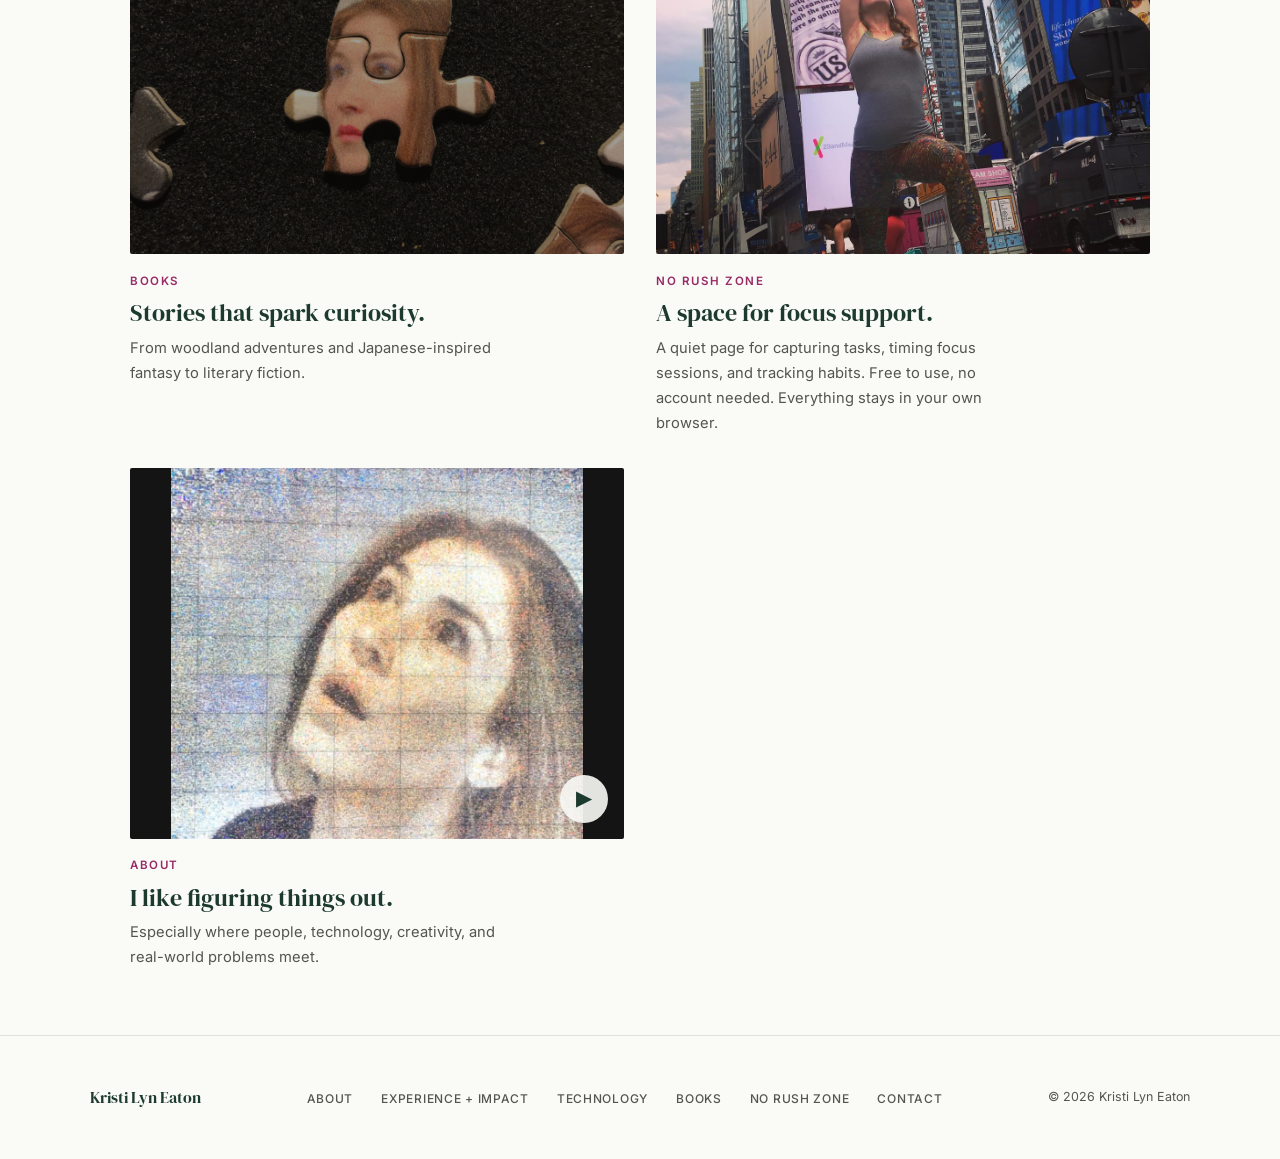
==== commit 0e4cf95c: "swap home pages" ====
--- a/index.html
+++ b/index.html
@@ -12,93 +12,243 @@
   <meta property="og:description" content="Author, technologist, experience designer, and disability advocate.">
   <meta property="og:url" content="https://www.kristilyneaton.com">
   <link rel="stylesheet" href="style.css">
+  <style>
+    /* ── HOME v2: full-bleed hero ── */
+    .home-hero {
+      position: relative;
+      width: 100%;
+      height: calc(100vh - 5rem);
+      min-height: 420px;
+      max-height: 780px;
+      overflow: hidden;
+      background: var(--forest);
+    }
+    .home-hero img {
+      width: 100%;
+      height: 100%;
+      object-fit: cover;
+      object-position: center;
+      display: block;
+    }
+    .home-hero-overlay {
+      position: absolute;
+      inset: 0;
+      display: flex;
+      flex-direction: column;
+      align-items: center;
+      justify-content: flex-end;
+      text-align: center;
+      padding: 0 1.5rem 4rem;
+      background: linear-gradient(to top, rgba(20,20,20,0.55) 0%, rgba(20,20,20,0.15) 45%, rgba(20,20,20,0) 75%);
+    }
+    .home-hero-name {
+      font-family: var(--serif);
+      font-size: clamp(2rem, 5vw, 3.4rem);
+      color: #fff;
+      line-height: 1.1;
+      margin-bottom: 0.6rem;
+      text-shadow: 0 1px 12px rgba(0,0,0,0.35);
+    }
+    .home-hero-tagline {
+      font-size: 0.8rem;
+      font-weight: 500;
+      letter-spacing: 0.14em;
+      text-transform: uppercase;
+      color: rgba(255,255,255,0.92);
+      margin-bottom: 1.75rem;
+      text-shadow: 0 1px 8px rgba(0,0,0,0.4);
+    }
+    .home-hero-cta {
+      display: inline-block;
+      background: rgba(255,255,255,0.95);
+      color: var(--forest);
+      font-size: 0.78rem;
+      font-weight: 600;
+      letter-spacing: 0.1em;
+      text-transform: uppercase;
+      padding: 0.85rem 2.25rem;
+      text-decoration: none;
+      border-radius: 2px;
+      transition: background 0.2s, color 0.2s;
+    }
+    .home-hero-cta:hover { background: var(--forest); color: var(--cream); }
+
+    /* ── HOME v2: tile grid ── */
+    .tile-grid {
+      display: grid;
+      grid-template-columns: repeat(2, 1fr);
+      gap: 2rem;
+      max-width: 1100px;
+      margin: 0 auto;
+      padding: 4rem 2.5rem;
+    }
+    .tile {
+      display: block;
+      text-decoration: none;
+      color: inherit;
+    }
+    .tile-image {
+      aspect-ratio: 4/3;
+      overflow: hidden;
+      background: #F1F1EE;
+      border-radius: 2px;
+      margin-bottom: 1.1rem;
+    }
+    .tile-image img {
+      width: 100%;
+      height: 100%;
+      object-fit: cover;
+      object-position: center;
+      display: block;
+    }
+    .tile-image { outline: 1px solid transparent; outline-offset: 0; transition: outline-color 0.2s, outline-offset 0.2s; }
+    .tile:hover .tile-image { outline-color: var(--terra); outline-offset: 4px; }    .tile-label {
+      font-size: 0.72rem;
+      font-weight: 600;
+      letter-spacing: 0.14em;
+      text-transform: uppercase;
+      color: var(--terra);
+      margin-bottom: 0.5rem;
+      display: block;
+    }
+    .tile h2 {
+      font-family: var(--serif);
+      font-size: 1.5rem;
+      color: var(--forest);
+      line-height: 1.2;
+      margin-bottom: 0.5rem;
+      transition: color 0.2s;
+    }
+    .tile:hover h2 { color: var(--terra); }
+    .tile p {
+      font-size: 0.92rem;
+      color: var(--mid);
+      line-height: 1.7;
+      max-width: 42ch;
+    }
+    .tile-wide { grid-column: 1 / -1; }
+    .tile-wide .tile-image { aspect-ratio: 21/9; }
+    
+    
+    .tile-image video { width: 100%; height: 100%; object-fit: contain; display: block; }
+    .tile-video { position: relative; background: #141414; }
+    .video-btn {
+      position: absolute; right: 1rem; bottom: 1rem;
+      width: 48px; height: 48px; border-radius: 50%; border: none;
+      background: rgba(250,250,247,0.9); color: var(--forest);
+      font-size: 1.3rem; line-height: 1; cursor: pointer;
+    }
+    .video-btn:hover { background: #fff; }
+    .video-btn:focus-visible { outline: 3px solid var(--terra); outline-offset: 3px; }
+    .tile-link { text-decoration: none; color: inherit; display: block; }
+    .tile-link:hover h2 { color: var(--terra); }
+
+
+
+    @media (max-width: 768px) {
+      .home-hero { height: 70vh; min-height: 360px; }
+      .home-hero-overlay { padding: 0 1.25rem 2.5rem; }
+      .tile-grid {
+        grid-template-columns: 1fr;
+        gap: 2.5rem;
+        padding: 2.5rem 1.5rem;
+      }
+      .tile-wide .tile-image { aspect-ratio: 16/9; }
+
+    .tile-image video {
+      width: 100%;
+      height: 100%;
+      object-fit: cover;
+      object-position: center;
+      display: block;
+    }
+    }
+    @media (prefers-reduced-motion: reduce) {
+      .tile:hover .tile-image { transition: none; }
+      .tile-image video { animation-play-state: paused; }
+    }
+  </style>
 </head>
-<body>
+<body style="padding-top:5rem;">
 
 <main>
 
-  <!-- HERO -->
-  <div class="hero" style="min-height:auto;">
-    <div class="hero-text">
-      <h1><span style="color:#982A65;font-style:italic;">Kristi</span> Lyn Eaton</h1>
-      <p class="hero-tagline">Creating stories, technology, and experiences that help people connect with the world in new ways.</p>
-      <div style="display:flex; flex-wrap:wrap; gap:0.75rem; margin-bottom:1.5rem;">
-        <a href="impact.html" class="hero-cta">Explore Work</a>
-        <a href="contact.html" class="hero-cta-ghost">Contact</a>
-      </div>
-      <p style="font-size:0.78rem; font-weight:500; letter-spacing:0.1em; text-transform:uppercase; color:var(--mid);">Author &nbsp;•&nbsp; Technologist</p>
-      <p style="font-size:0.78rem; font-weight:500; letter-spacing:0.1em; text-transform:uppercase; color:var(--mid);">Advocate &nbsp;•&nbsp; Experience Designer</p>
-    </div>
-
-    <div class="hero-visual" style="height:420px; align-items:center; overflow:hidden;">
-      <div class="dot-grid"></div>
-      <div style="position:relative; width:100%; max-width:420px; height:520px; border-radius:4px; overflow:hidden;">
-        <img src="galaxy_me.png" alt="Kristi Lyn Eaton in double exposure with a NASA galaxy photo, two translucent versions of her merging into swirls of pink and teal starlight" style="width:80%; height:80%; object-fit:cover; object-position:center top;">
-      </div>
+  <!-- FULL-BLEED HERO -->
+  <div class="home-hero">
+    <img src="/media/galaxy_me.png" alt="Kristi Lyn Eaton in double exposure with a NASA galaxy photo, two translucent versions of her merging into swirls of pink and teal starlight">
+    <div class="home-hero-overlay">
+      <h1 class="home-hero-name">Kristi Lyn Eaton</h1>
+      <p class="home-hero-tagline">Experience Designer &nbsp;•&nbsp; Program Leader &nbsp;•&nbsp; Technologist &nbsp;•&nbsp; Author</p>
+      <a href="impact.html" class="home-hero-cta">Explore work</a>
     </div>
   </div>
 
-  <!-- EXPERIENCE + IMPACT -->
-
-<section style="background:white;"> 
-  <div class="container-narrow"> 
-    <span class="eyebrow">Experience + Impact</span> 
-  <h2 class="section-title">Two decades of creating experiences that matter.</h2> 
-  <p class="section-body">From global events and nonprofit leadership to adaptive sports and community work, every chapter has been about connecting people.</p> 
-    <a href="impact.html" class="btn btn-outline" style="margin-top:2rem;">Explore my experience →</a> </div> </section>
-
-<!-- NO RUSH ZONE -->
-
-<section>
-  <div class="container-narrow">
-  <span class="eyebrow">No Rush Zone</span>
-  <h2 class="section-title">A space for focus support.</h2>
-  <p class="section-body">A quiet page for capturing tasks, timing focus sessions, and tracking habits. Free to use, no account needed. Everything stays in your own browser.</p>
-  <a href="no-rush-zone.html" class="btn btn-outline" style="margin-top:2rem;">Open the No Rush Zone →</a> </div> </section>
-
-<!-- TECHNOLOGY -->
-
-<section style="background:white;"> <div class="container-narrow"> 
-  <span class="eyebrow">Technology</span> 
-  <h2 class="section-title">Technology that expands what's possible.</h2> 
-  <p class="section-body">Research in robotics, artificial intelligence, and accessibility inspired by human potential.</p> 
-  <a href="technology.html" class="btn btn-outline" style="margin-top:2rem;">Explore my technology work →</a> </div> </section>
-
-  <!-- BOOKS PREVIEW -->
-  <div class="preview-strip">
-    <div class="preview-strip-inner">
-      <div class="preview-strip-label">
-        <span class="eyebrow">Books</span>
-        <h2 class="section-title" style="font-size:1.9rem;">Stories that spark curiosity.</h2>
-        <p class="section-body" style="font-size:0.95rem; margin-top:1rem;">From woodland adventures and Japanese-inspired fantasy to literary fiction.</p>
-        <a href="books.html" class="btn btn-outline" style="margin-top:1.75rem;">Explore my books →</a>
-      </div>
-      <div class="book-grid" style="margin-top:0; grid-template-columns: repeat(auto-fit, minmax(200px,1fr)); gap:1.25rem;">
-        <div class="book-card">
-          <div class="book-cover" style="padding:0; overflow:hidden;">
-            <img src="Mary_Fern_Cover_image.png" alt="Illustrated cover: six brightly colored squirrels, each a different color of the rainbow, gathered beneath a tree on green grass." style="width:100%; height:100%; object-fit:contain; object-position:center; background:#fff;">
-          </div>
-          <div class="book-info">
-            <p class="book-status">Coming soon</p>
-            <h3>Mary Fern and the Shaky Day</h3>
-            <p>Co-written with my Aunt Mary Fern White. In loving memory of Kerry White. Proceeds benefit muscular dystrophy nonprofits.</p>
-          </div>
-        </div>
-        <div class="book-card">
-          <div class="book-cover" style="padding:0; overflow:hidden;">
-            <img src="A_Novel.png" alt="Cover Art: A woman's face pieced together from two puzzle pieces, the rest of the puzzle scattered and unassembled on black. Tagline: Somewhere between what happened and what we remember." style="width:100%; height:100%; object-fit:contain; object-position:top;">
-          </div>
-          <div class="book-info">
-            <p class="book-status">Coming Soon</p>
-            <h3>A Novel About a Memoir</h3>
-            <p>Life on the road, musicians, a genius, New York, and Paris.</p>
-          </div>
-        </div>
-      </div>
+  <!-- TILE GRID -->
+  <div class="tile-grid">
+
+    <a href="impact.html" class="tile">
+      <div class="tile-image">
+        <img src="/media/skrillex_msg.webp" alt="">
+      </div>
+      <span class="tile-label">Experience + Impact</span>
+      <h2>Ideas are only as good as their execution.</h2>
+      <p>Two decades bringing complex projects to life across live events, nonprofit leadership, and community work.</p>
+    </a>
+
+    <a href="technology.html" class="tile">
+      <div class="tile-image">
+        <img src="/media/Roar_Lab.jpeg" alt="">
+      </div>
+      <span class="tile-label">Technology</span>
+      <h2>Technology that expands what's possible.</h2>
+      <p>Research in robotics, AI, and accessibility.</p>
+    </a>
+
+    <a href="books.html" class="tile">
+      <div class="tile-image">
+        <img src="/media/puzzcrop.png" alt="">
+      </div>
+      <span class="tile-label">Books</span>
+      <h2>Stories that spark curiosity.</h2>
+      <p>From woodland adventures and Japanese-inspired fantasy to literary fiction.</p>
+    </a>
+
+    <a href="no-rush-zone.html" class="tile">
+      <div class="tile-image">
+        <img src="/media/yoga_tsq.jpeg" alt="">
+      </div>
+      <span class="tile-label">No Rush Zone</span>
+      <h2>A space for focus support.</h2>
+      <p>A quiet page for capturing tasks, timing focus sessions, and tracking habits. Free to use, no account needed. Everything stays in your own browser.</p>
+    </a>
+
+      <div class="tile">
+      <div class="tile-image tile-video">
+        <video id="about-video" src="/media/kepixel1.mov" poster="/media/kepixel.png" muted loop playsinline preload="metadata"></video>
+        <button type="button" class="video-btn" id="about-btn" aria-label="Play video">▶</button>
+      </div>
+      <a href="about.html" class="tile-link">
+        <span class="tile-label">About</span>
+        <h2>I like figuring things out.</h2>
+      </a>
+      <p>Especially where people, technology, creativity, and real-world problems meet.</p>
     </div>
+
   </div>
 
 </main>
+
+<script>
+  (function(){
+    var v = document.getElementById('about-video');
+    var b = document.getElementById('about-btn');
+    if(!v || !b) return;
+    b.addEventListener('click', function(){
+      if(v.paused){ v.play(); b.textContent='❚❚'; b.setAttribute('aria-label','Pause video'); }
+      else { v.pause(); b.textContent='▶'; b.setAttribute('aria-label','Play video'); }
+    });
+  })();
+</script>
 
 <script src="shared.js"></script>
 </body>
--- a/style.css
+++ b/style.css
@@ -36,8 +36,8 @@
   align-items: center;
   justify-content: space-between;
   padding: 1.25rem 3rem;
-  background: rgba(143,175,138,0.12);
-  backdrop-filter: blur(8px);
+  background: rgba(250,250,247,0.92);
+  backdrop-filter: blur(12px);
   border-bottom: 1px solid var(--border);
 }
 
@@ -67,6 +67,9 @@
 
 .nav-links a:hover,
 .nav-links a.active { color: var(--terra); font-weight: 600; }
+
+.nav-logo:hover,
+.nav-logo.active { color: var(--terra); }
 
 /* ── LAYOUT ── */
 main { padding-top: 0; }
